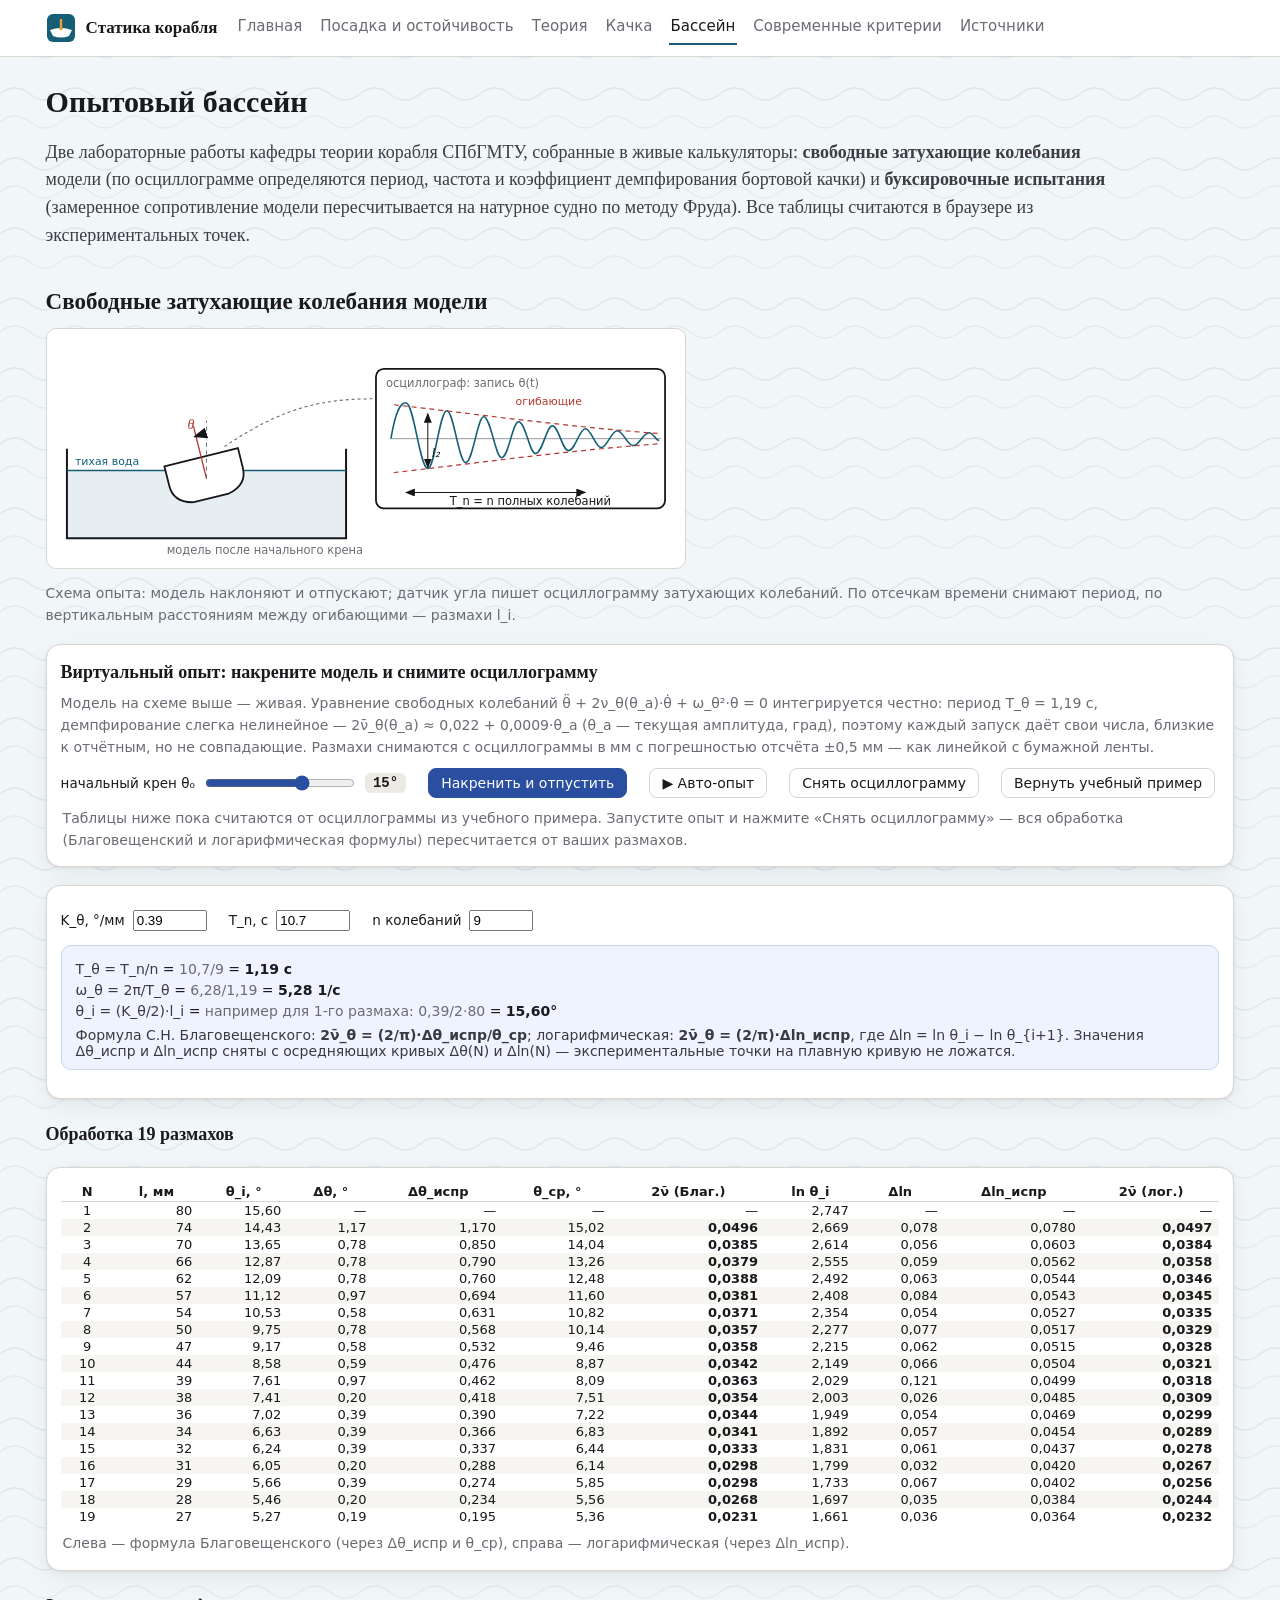
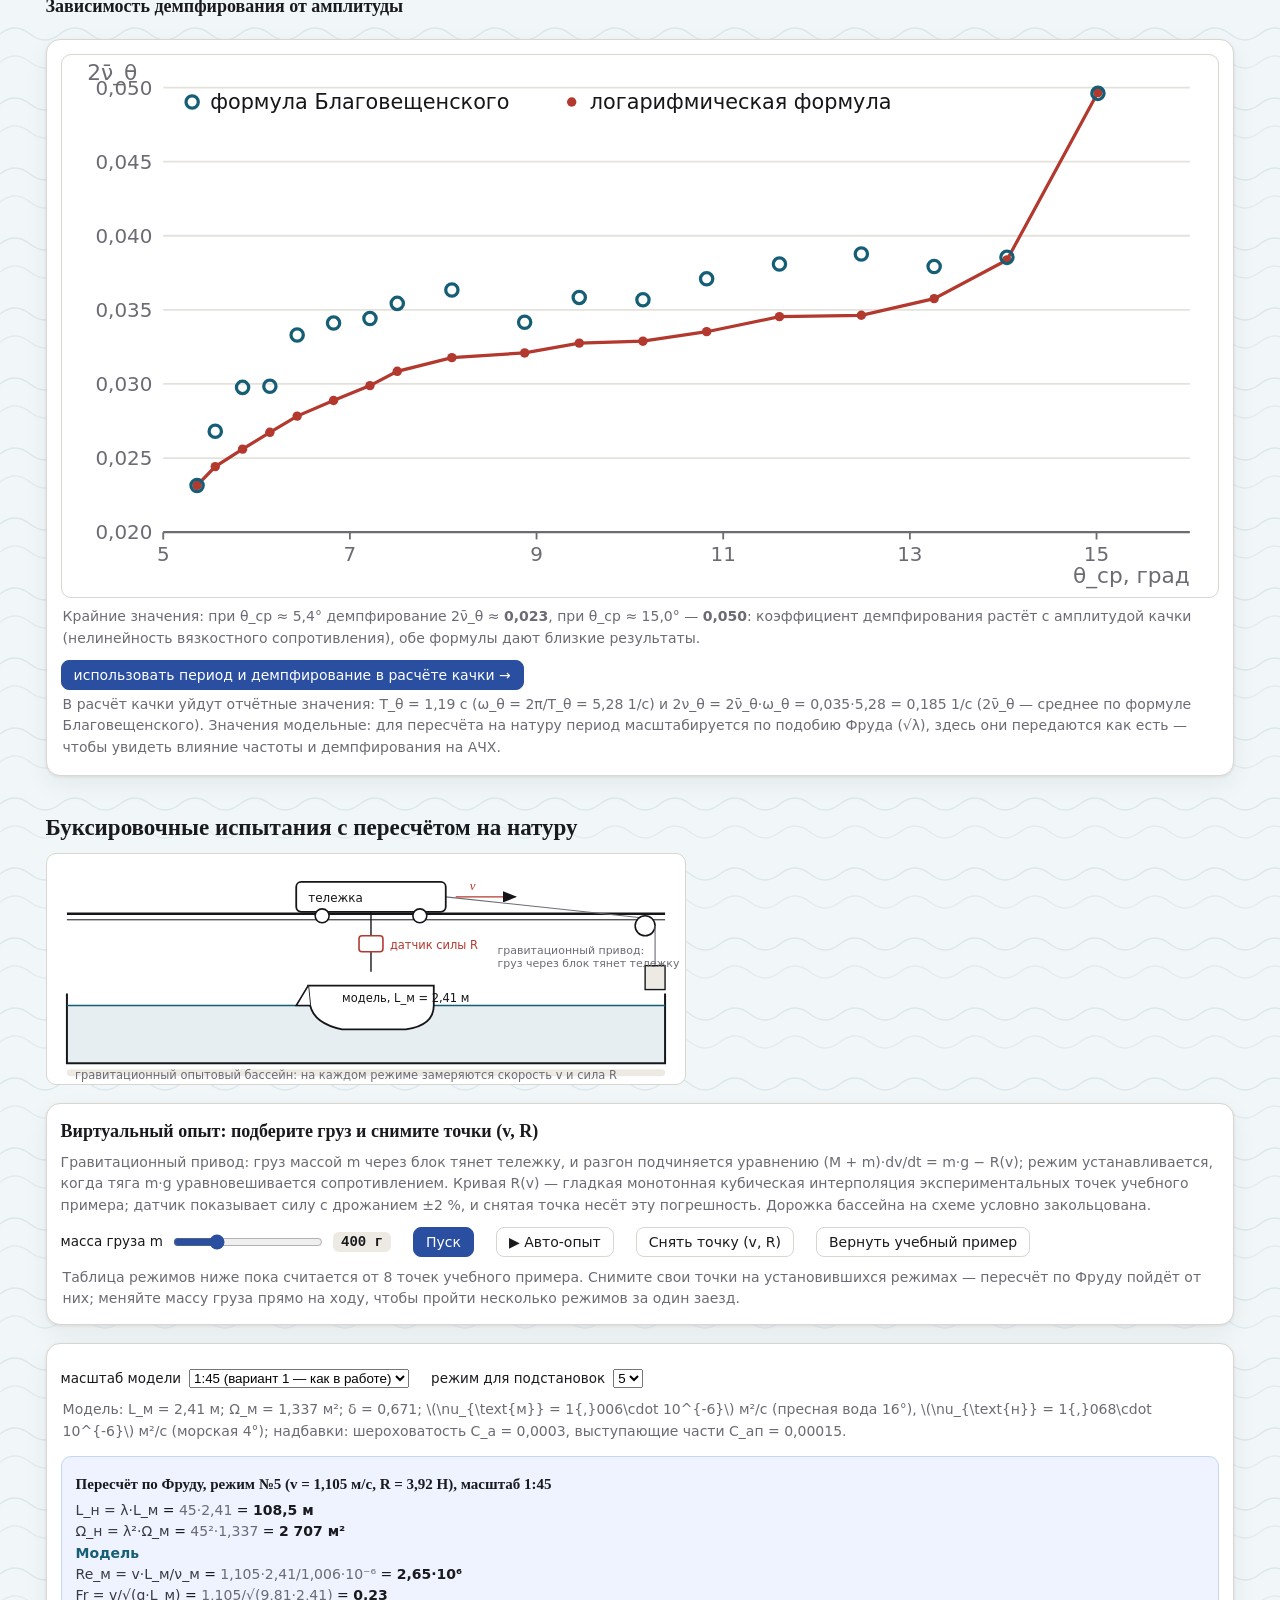
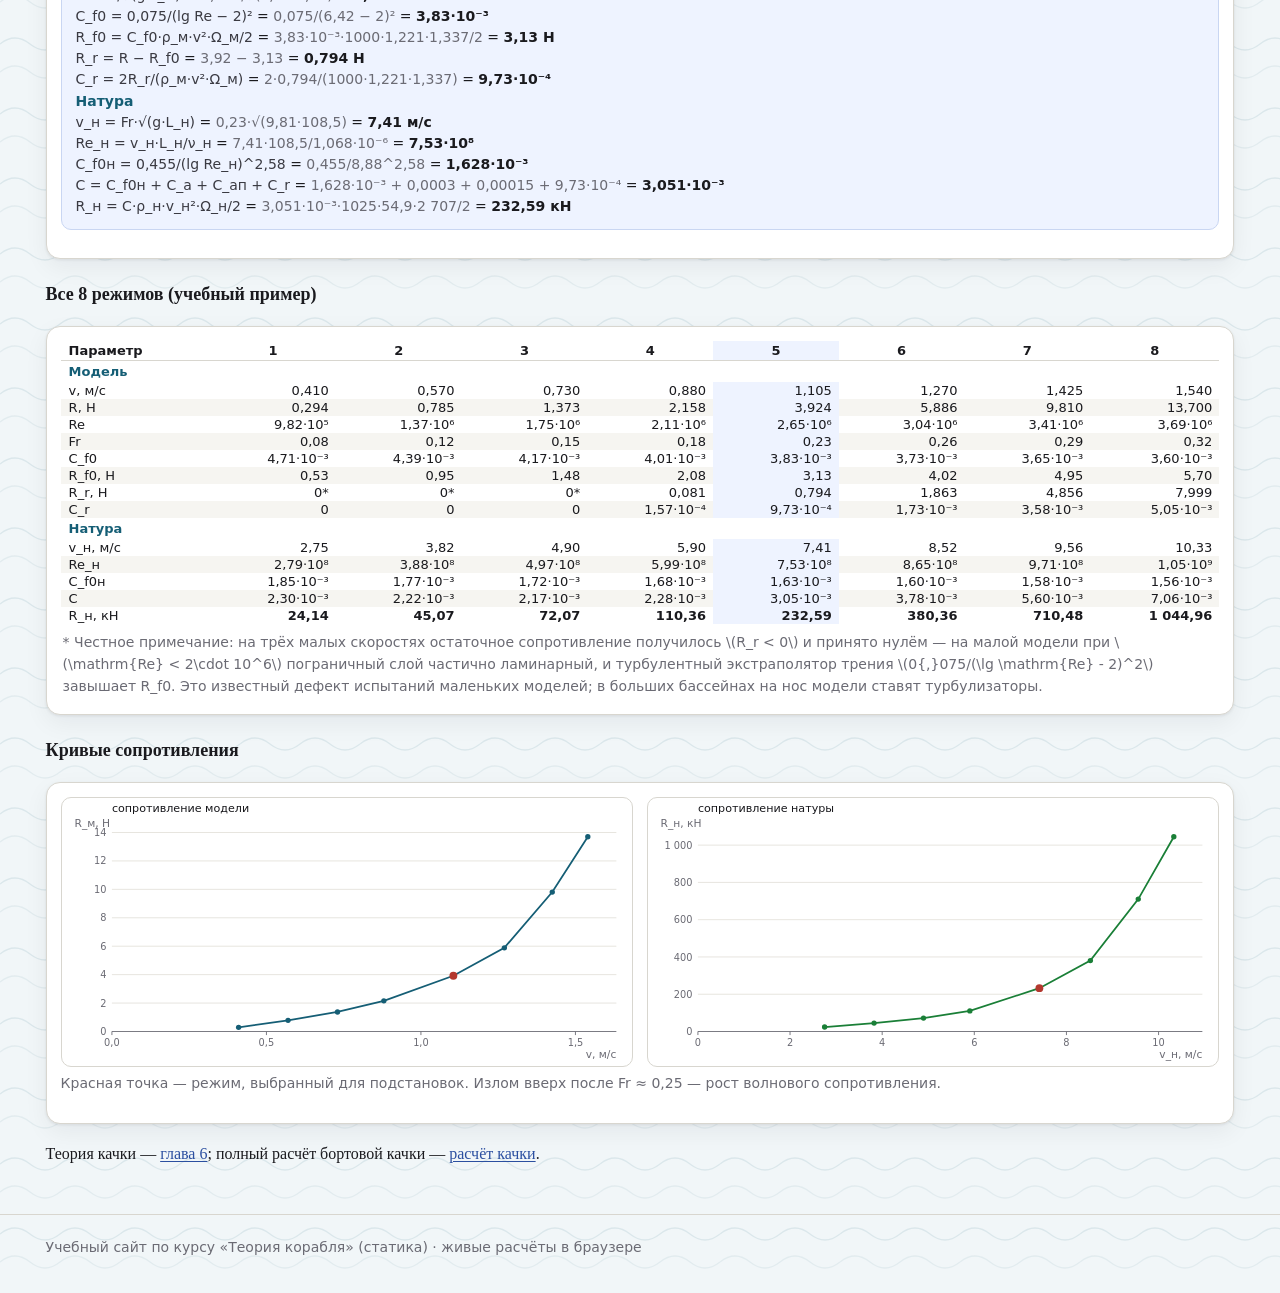
==== site/basin.html @ 730f1c67 "Нейтральные формулировки: учебные примеры и методики вместо отсылок к чужим работам Сайт читают пост" ====
<!doctype html>
<html lang="ru">
<head>
<meta charset="utf-8">
<meta name="viewport" content="width=device-width, initial-scale=1">
<title>Опытовый бассейн</title>
<meta name="description" content="Лабораторные работы в опытовом бассейне: свободные затухающие колебания модели (период и коэффициент демпфирования) и буксировочные испытания с пересчётом сопротивления по Фруду.">
<link rel="stylesheet" href="assets/style.css">
</head>
<body>
<main class="wrap">
  <h1>Опытовый бассейн</h1>
  <p class="lead">Две лабораторные работы кафедры теории корабля СПбГМТУ,
  собранные в живые калькуляторы: <b>свободные затухающие колебания</b> модели
  (по осциллограмме определяются период, частота и коэффициент демпфирования
  бортовой качки) и <b>буксировочные испытания</b> (замеренное сопротивление
  модели пересчитывается на натурное судно по методу Фруда). Все таблицы
  считаются в браузере из экспериментальных точек.</p>

  <h2>Свободные затухающие колебания модели</h2>
  <svg viewBox="0 0 640 240" class="geo-board" style="max-width:640px">
    <!-- бассейн -->
    <path d="M 20 120 L 20 210 L 300 210 L 300 120" fill="none" stroke="#16161a" stroke-width="2"/>
    <line x1="20" y1="142" x2="300" y2="142" stroke="#155e75" stroke-width="1.6"/>
    <path d="M 20 142 L 300 142 L 300 210 L 20 210 Z" fill="rgba(21,94,117,.10)"/>
    <!-- модель (накренена) -->
    <g id="vx1-model" transform="rotate(-14 160 150)">
      <path d="M 122 128 L 122 148 Q 122 166 142 170 L 178 170 Q 198 166 198 148 L 198 128 Z" fill="#fff" stroke="#16161a" stroke-width="1.8"/>
      <line x1="160" y1="150" x2="160" y2="96" stroke="#b3382e" stroke-width="1.3"/>
    </g>
    <line x1="160" y1="150" x2="160" y2="92" stroke="#6b6b74" stroke-width="1" stroke-dasharray="4 4"/>
    <path d="M 160 106 A 44 44 0 0 0 148 108" fill="none" stroke="#b3382e" stroke-width="1.4" marker-end="url(#arrE)"/>
    <text x="141" y="100" style="font:italic 14px Georgia,serif;fill:#b3382e">θ</text>
    <text x="28" y="136" style="font:11px system-ui;fill:#155e75">тихая вода</text>
    <text x="120" y="226" style="font:11.5px system-ui;fill:#6b6b74">модель после начального крена</text>
    <!-- датчик угла → осциллограф -->
    <path d="M 178 118 C 240 76 280 70 330 70" fill="none" stroke="#6b6b74" stroke-width="1.1" stroke-dasharray="3 3"/>
    <rect x="330" y="40" width="290" height="140" rx="8" fill="#fff" stroke="#16161a" stroke-width="1.8"/>
    <text x="340" y="58" style="font:11.5px system-ui;fill:#6b6b74">осциллограф: запись θ(t)</text>
    <line x1="345" y1="110" x2="616" y2="110" stroke="#6b6b74" stroke-width=".7"/>
    <g id="vx1-static">
      <!-- затухающая синусоида: θ = 42·exp(-0.11 t)·cos -->
      <path d="M 345 110 C 350 80 355 74 360 74 C 368 74 374 140 382 140 C 389 140 394 82 401 82 C 408 82 413 134 420 134 C 427 134 432 88 438 88 C 445 88 450 129 456 129 C 463 129 467 93 473 93 C 480 93 484 125 490 125 C 497 125 501 97 507 97 C 513 97 517 122 523 122 C 530 122 534 100 540 100 C 546 100 550 119 556 119 C 562 119 566 102 572 102 C 578 102 582 117 588 117 C 594 117 598 104 604 104 C 608 104 611 112 614 112" fill="none" stroke="#155e75" stroke-width="1.6"/>
      <!-- огибающие -->
      <path d="M 348 76 C 420 84 520 98 616 105" fill="none" stroke="#b3382e" stroke-width="1.2" stroke-dasharray="5 4"/>
      <path d="M 348 144 C 420 136 520 122 616 115" fill="none" stroke="#b3382e" stroke-width="1.2" stroke-dasharray="5 4"/>
      <text x="470" y="76" style="font:11px system-ui;fill:#b3382e">огибающие</text>
      <!-- размах l -->
      <line x1="382" y1="85" x2="382" y2="139" stroke="#16161a" stroke-width="1" marker-start="url(#arrS)" marker-end="url(#arrE)"/>
      <text x="386" y="128" style="font:italic 12.5px Georgia,serif;fill:#16161a">l₂</text>
      <!-- отсечки времени -->
      <line x1="360" y1="164" x2="540" y2="164" stroke="#16161a" stroke-width="1" marker-start="url(#arrS)" marker-end="url(#arrE)"/>
      <text x="404" y="177" style="font:11.5px system-ui;fill:#16161a">T_n = n полных колебаний</text>
    </g>
    <g id="vx1-live" style="display:none">
      <path id="vx1-envU" fill="none" stroke="#b3382e" stroke-width="1.2" stroke-dasharray="5 4"/>
      <path id="vx1-envL" fill="none" stroke="#b3382e" stroke-width="1.2" stroke-dasharray="5 4"/>
      <path id="vx1-trace" fill="none" stroke="#155e75" stroke-width="1.6"/>
      <text id="vx1-clock" x="340" y="176" style="font:11px system-ui;fill:#6b6b74"></text>
    </g>
    <text id="vx1-deg" x="216" y="112" style="font:italic 13px Georgia,serif;fill:#b3382e"></text>
  </svg>
  <p class="small">Схема опыта: модель наклоняют и отпускают; датчик угла пишет
  осциллограмму затухающих колебаний. По отсечкам времени снимают период, по
  вертикальным расстояниям между огибающими — размахи l_i.</p>

  <div class="panel">
    <h3 style="margin-top:0">Виртуальный опыт: накрените модель и снимите осциллограмму</h3>
    <p class="small" style="margin:2px 0 8px">Модель на схеме выше — живая. Уравнение
    свободных колебаний θ̈ + 2ν_θ(θ_a)·θ̇ + ω_θ²·θ = 0 интегрируется честно:
    период T_θ = 1,19 с, демпфирование слегка нелинейное — 2ν̄_θ(θ_a) ≈ 0,022 + 0,0009·θ_a
    (θ_a — текущая амплитуда, град), поэтому каждый запуск даёт свои числа, близкие к
    отчётным, но не совпадающие. Размахи снимаются с осциллограммы в мм с погрешностью
    отсчёта ±0,5 мм — как линейкой с бумажной ленты.</p>
    <div class="controls" style="font-size:13.5px">
      <label>начальный крен θ₀
        <input type="range" id="vx1-th0" min="5" max="20" step="1" value="15">
        <span class="readout" id="vx1-th0-out">15°</span></label>
      <button class="btn primary" id="vx1-go" type="button">Накренить и отпустить</button>
      <button class="btn" id="vx1-auto" type="button">▶ Авто-опыт</button>
      <button class="btn" id="vx1-stop" type="button" style="display:none">■ Стоп</button>
      <span class="readout" id="vx1-prog" style="display:none"></span>
      <button class="btn" id="vx1-snap" type="button" disabled>Снять осциллограмму</button>
      <button class="btn" id="vx1-reset" type="button" disabled>Вернуть учебный пример</button>
    </div>
    <p class="small" id="vx1-msg" style="margin:6px 2px 0">Таблицы ниже пока считаются от
    осциллограммы из учебного примера. Запустите опыт и нажмите «Снять осциллограмму» —
    вся обработка (Благовещенский и логарифмическая формулы) пересчитается от ваших размахов.</p>
  </div>

  <div class="panel">
    <div class="controls" style="font-size:13.5px">
      <label>K_θ, °/мм <input type="number" id="l1-K" value="0.39" step="0.01" style="width:74px"></label>
      <label>T_n, с <input type="number" id="l1-Tn" value="10.7" step="0.1" style="width:74px"></label>
      <label>n колебаний <input type="number" id="l1-n" value="9" step="1" style="width:64px"></label>
    </div>
    <div id="l1-steps" class="note tip"></div>
  </div>

  <h3 id="l1-proc-title">Обработка 19 размахов</h3>
  <div class="panel" style="overflow-x:auto">
    <table style="width:100%;border-collapse:collapse;font:13px system-ui"><tbody id="l1-table"></tbody></table>
    <p class="small" style="margin:8px 2px 2px">Слева — формула Благовещенского
    (через Δθ_испр и θ_ср), справа — логарифмическая (через Δln_испр).</p>
  </div>

  <h3>Зависимость демпфирования от амплитуды</h3>
  <div class="panel">
    <div id="l1-chart"></div>
    <p class="small" id="l1-last" style="margin:8px 2px 2px"></p>
    <div class="controls" style="margin:10px 0 2px">
      <a class="btn primary" id="vx1-toroll" href="roll">использовать период и демпфирование в расчёте качки →</a>
    </div>
    <p class="small" id="vx1-toroll-note" style="margin:4px 2px 2px"></p>
  </div>

  <h2>Буксировочные испытания с пересчётом на натуру</h2>
  <svg viewBox="0 0 640 230" class="geo-board" style="max-width:640px">
    <!-- рельсы -->
    <line x1="20" y1="60" x2="620" y2="60" stroke="#16161a" stroke-width="2.4"/>
    <line x1="20" y1="66" x2="620" y2="66" stroke="#16161a" stroke-width="1"/>
    <!-- вода -->
    <path d="M 20 140 L 20 210 L 620 210 L 620 140" fill="none" stroke="#16161a" stroke-width="2"/>
    <g id="vx2-marks"></g>
    <path id="vx2-water" d="M 20 152 L 620 152" fill="none" stroke="#155e75" stroke-width="1.6"/>
    <path d="M 20 152 L 620 152 L 620 210 L 20 210 Z" fill="rgba(21,94,117,.10)"/>
    <!-- буксирный трос к приводу -->
    <line id="vx2-rope" x1="400" y1="43" x2="596" y2="64" stroke="#6b6b74" stroke-width="1.1"/>
    <!-- тележка с подвесом, датчиком и моделью -->
    <g id="vx2-cart">
      <rect x="250" y="28" width="150" height="30" rx="5" fill="#fff" stroke="#16161a" stroke-width="1.8"/>
      <circle cx="276" cy="62" r="7" fill="#fff" stroke="#16161a" stroke-width="1.6"/>
      <circle cx="374" cy="62" r="7" fill="#fff" stroke="#16161a" stroke-width="1.6"/>
      <text x="262" y="48" style="font:12px system-ui;fill:#16161a">тележка</text>
      <line x1="410" y1="43" x2="470" y2="43" stroke="#b3382e" stroke-width="1.4" marker-end="url(#arrE)"/>
      <text x="424" y="36" style="font:italic 13px Georgia,serif;fill:#b3382e">v</text>
      <line x1="325" y1="58" x2="325" y2="118" stroke="#16161a" stroke-width="1.4"/>
      <rect x="313" y="82" width="24" height="16" rx="3" fill="#fff" stroke="#b3382e" stroke-width="1.6"/>
      <text x="344" y="95" style="font:11.5px system-ui;fill:#b3382e">датчик силы R</text>
      <path d="M 262 132 L 388 132 L 388 152 Q 388 172 360 176 L 296 176 Q 268 170 264 152 Z" fill="#fff" stroke="#16161a" stroke-width="1.8"/>
      <path d="M 262 132 L 250 152 L 264 152" fill="#fff" stroke="#16161a" stroke-width="1.6"/>
      <text x="296" y="148" style="font:11.5px system-ui;fill:#16161a">модель, L_м = 2,41 м</text>
    </g>
    <!-- гравитационный привод -->
    <circle cx="600" cy="72" r="10" fill="#fff" stroke="#16161a" stroke-width="1.6"/>
    <line id="vx2-wline" x1="610" y1="72" x2="610" y2="112" stroke="#6b6b74" stroke-width="1.1"/>
    <rect id="vx2-weight" x="600" y="112" width="20" height="24" fill="#eceae3" stroke="#16161a" stroke-width="1.4"/>
    <text x="452" y="100" style="font:11px system-ui;fill:#6b6b74">гравитационный привод:</text>
    <text x="452" y="113" style="font:11px system-ui;fill:#6b6b74">груз через блок тянет тележку</text>
    <rect x="20" y="216" width="600" height="7" rx="3.5" fill="#eceae3"/>
    <rect id="vx2-bar" x="20" y="216" width="0" height="7" rx="3.5" fill="#155e75" opacity=".55"/>
    <text id="vx2-eta" x="620" y="212" text-anchor="end" style="font:11px system-ui;fill:#6b6b74"></text>
    <text id="vx2-read" x="26" y="18" style="font:12px ui-monospace,Consolas,monospace;fill:#155e75"></text>
    <text x="28" y="226" style="font:11.5px system-ui;fill:#6b6b74">гравитационный опытовый бассейн: на каждом режиме замеряются скорость v и сила R</text>
  </svg>

  <div class="panel">
    <h3 style="margin-top:0">Виртуальный опыт: подберите груз и снимите точки (v, R)</h3>
    <p class="small" style="margin:2px 0 8px">Гравитационный привод: груз массой m через блок
    тянет тележку, и разгон подчиняется уравнению (M + m)·dv/dt = m·g − R(v); режим
    устанавливается, когда тяга m·g уравновешивается сопротивлением. Кривая R(v) — гладкая
    монотонная кубическая интерполяция экспериментальных точек учебного примера; датчик показывает силу
    с дрожанием ±2 %, и снятая точка несёт эту погрешность. Дорожка бассейна на схеме условно
    закольцована.</p>
    <div class="controls" style="font-size:13.5px">
      <label>масса груза m
        <input type="range" id="vx2-m" min="30" max="1400" step="10" value="400">
        <span class="readout" id="vx2-m-out">400 г</span></label>
      <button class="btn primary" id="vx2-go" type="button">Пуск</button>
      <button class="btn" id="vx2-auto" type="button">▶ Авто-опыт</button>
      <button class="btn" id="vx2-stop" type="button" style="display:none">■ Стоп</button>
      <span class="readout" id="vx2-prog" style="display:none"></span>
      <button class="btn" id="vx2-snap" type="button" disabled>Снять точку (v, R)</button>
      <button class="btn" id="vx2-reset" type="button" disabled>Вернуть учебный пример</button>
    </div>
    <p class="small" id="vx2-msg" style="margin:6px 2px 0">Таблица режимов ниже пока считается
    от 8 точек учебного примера. Снимите свои точки на установившихся режимах — пересчёт по Фруду пойдёт
    от них; меняйте массу груза прямо на ходу, чтобы пройти несколько режимов за один заезд.</p>
  </div>

  <div class="panel">
    <div class="controls" style="font-size:13.5px">
      <label>масштаб модели
        <select id="l2-scale">
          <option value="45" selected>1:45 (вариант 1 — как в работе)</option>
          <option value="60">1:60 (вариант 2)</option>
          <option value="50">1:50 (вариант 3)</option>
          <option value="40">1:40 (вариант 4)</option>
        </select></label>
      <label>режим для подстановок
        <select id="l2-run"><option>1</option><option>2</option><option>3</option><option>4</option>
          <option selected>5</option><option>6</option><option>7</option><option>8</option></select></label>
    </div>
    <p class="small" style="margin:4px 2px">Модель: L_м = 2,41 м; Ω_м = 1,337 м²; δ = 0,671;
    \(\nu_{\text{м}} = 1{,}006\cdot 10^{-6}\) м²/с (пресная вода 16°), \(\nu_{\text{н}} = 1{,}068\cdot 10^{-6}\) м²/с (морская 4°);
    надбавки: шероховатость C_a = 0,0003, выступающие части C_ап = 0,00015.</p>
    <div id="l2-steps" class="note tip"></div>
  </div>

  <h3 id="l2-runs-title">Все 8 режимов</h3>
  <div class="panel" style="overflow-x:auto">
    <table style="width:100%;border-collapse:collapse;font:13px system-ui"><tbody id="l2-table"></tbody></table>
    <p class="small" style="margin:8px 2px 2px">* Честное примечание: на трёх
    малых скоростях остаточное сопротивление получилось \(R_r < 0\) и принято
    нулём — на малой модели при \(\mathrm{Re} < 2\cdot 10^6\) пограничный слой частично
    ламинарный, и турбулентный экстраполятор трения \(0{,}075/(\lg \mathrm{Re} - 2)^2\)
    завышает R_f0. Это известный дефект испытаний маленьких моделей; в больших
    бассейнах на нос модели ставят турбулизаторы.</p>
  </div>

  <h3>Кривые сопротивления</h3>
  <div class="panel">
    <div class="boards">
      <div id="l2-chart-m"></div>
      <div id="l2-chart-n"></div>
    </div>
    <p class="caption">Красная точка — режим, выбранный для подстановок. Излом
    вверх после Fr ≈ 0,25 — рост волнового сопротивления.</p>
  </div>

  <p>Теория качки — <a href="t-rolling">глава 6</a>; полный расчёт бортовой
  качки — <a href="roll">расчёт качки</a>.</p>
</main>
<script src="assets/site.js" data-root="./" data-page="basin"></script>
<script src="assets/basin.js"></script>
</body>
</html>
---- site/assets/style.css ----
/* Начертательная геометрия — стиль сайта */
:root {
  --bg: #f1f6f8;
  --paper: #ffffff;
  --ink: #1a1a1e;
  --muted: #6b6b74;
  --line: #d8d6cf;
  --accent: #155e75;
  --accent2: #2b4fa0;     /* синий второго тела */
  --green: #1d7a3e;
  --chip: #eceae3;
  --link: #2b4fa0;
  --shadow: 0 1px 3px rgba(20,20,30,.08), 0 8px 24px rgba(20,20,30,.06);
}
* { box-sizing: border-box; }
html { scroll-behavior: smooth; }
body {
  margin: 0; background-color: var(--bg); background-image: url("data:image/svg+xml,%3Csvg xmlns='http://www.w3.org/2000/svg' width='120' height='70' viewBox='0 0 120 70'%3E%3Cg fill='none' stroke='%23155e75' stroke-width='1.3' opacity='0.10'%3E%3Cpath d='M0 24 Q 15 12 30 24 T 60 24 T 90 24 T 120 24'/%3E%3Cpath d='M0 52 Q 15 40 30 52 T 60 52 T 90 52 T 120 52' opacity='0.7'/%3E%3C/g%3E%3C/svg%3E"); color: var(--ink);
  font: 16px/1.55 Georgia, 'Times New Roman', serif;
}
a { color: var(--link); text-decoration-thickness: 1px; text-underline-offset: 2px; }
a:hover { color: var(--accent); }
code { font-family: ui-monospace, Consolas, monospace; font-size: .92em; background: var(--chip); padding: 1px 5px; border-radius: 4px; }

.wrap { max-width: min(1600px, 96vw); margin: 0 auto; padding: 0 20px; }

/* шапка */
header.site {
  background: var(--paper); border-bottom: 1px solid var(--line);
  position: sticky; top: 0; z-index: 30;
}
header.site .wrap { display: flex; align-items: center; gap: 18px; min-height: 56px; flex-wrap: wrap; }
.logo { display: flex; align-items: center; gap: 10px; font-weight: 700; text-decoration: none; color: var(--ink); font-size: 17px; }
.logo svg { display: block; }
nav.top { display: flex; gap: 4px 14px; flex-wrap: wrap; font-size: 15px; font-family: system-ui, sans-serif; }
nav.top a { text-decoration: none; color: var(--muted); padding: 4px 2px; border-bottom: 2px solid transparent; }
nav.top a.on, nav.top a:hover { color: var(--ink); border-bottom-color: var(--accent); }
.nav-drop { position: relative; display: inline-block; }
.nav-drop .drop {
  display: none; position: absolute; left: -10px; top: 100%; z-index: 40;
  background: var(--paper); border: 1px solid var(--line); border-radius: 10px;
  box-shadow: var(--shadow); padding: 6px 0; min-width: 210px;
}
.nav-drop:hover .drop, .nav-drop:focus-within .drop { display: block; }
.nav-drop .drop a {
  display: block; padding: 7px 16px; border-bottom: none; white-space: nowrap;
}
.nav-drop .drop a:hover, .nav-drop .drop a.on { background: #eef3ff; color: var(--ink); }

h1 { font-size: 30px; line-height: 1.25; margin: 26px 0 6px; }
h2 { font-size: 23px; margin: 34px 0 8px; }
h3 { font-size: 18px; margin: 22px 0 6px; }
.lead { font-size: 18px; color: #3d3d44; max-width: 60em; }
.small, .muted { color: var(--muted); font-size: 14px; font-family: system-ui, sans-serif; }
.note {
  background: #fbf7ea; border: 1px solid #e7dcb8; border-radius: 10px;
  padding: 10px 14px; margin: 14px 0; font-size: 15px;
}
.tip { background: #eef3ff; border-color: #c9d6f2; }
.warn { background: #fdeeee; border-color: #eec6c2; }

/* карточки */
.cards { display: grid; grid-template-columns: repeat(auto-fill, minmax(250px, 1fr)); gap: 16px; margin: 18px 0; }
.card {
  background: var(--paper); border: 1px solid var(--line); border-radius: 14px;
  padding: 16px 18px; box-shadow: var(--shadow); display: flex; flex-direction: column; gap: 6px;
}
.card h3 { margin: 0; }
.card p { margin: 0; font-size: 14.5px; color: #46464e; }
.card .go { margin-top: auto; padding-top: 8px; font-family: system-ui, sans-serif; font-size: 14px; }
.card.demo { border-left: 4px solid var(--accent); }

/* панель с доской */
.panel {
  background: var(--paper); border: 1px solid var(--line); border-radius: 14px;
  box-shadow: var(--shadow); padding: 14px; margin: 18px 0;
}
.panel .caption { font-size: 14px; color: var(--muted); font-family: system-ui, sans-serif; margin-top: 6px; }
.boards { display: flex; gap: 14px; flex-wrap: wrap; align-items: flex-start; }
.boards > div { flex: 1 1 340px; min-width: 0; }

/* SVG-доска */
svg.geo-board {
  width: 100%; height: auto; display: block;
  background: #fff; border: 1px solid var(--line); border-radius: 10px;
  touch-action: none; user-select: none;
}
/* служебные слои не перехватывают мышь (подписи/размеры/анимация поверх ручек) */
.layer-aux, .layer-link, .layer-labels, .layer-accent, .layer-anim { pointer-events: none; }
.ln { stroke: #16161a; stroke-width: 1.6; fill: none; stroke-linecap: round; stroke-linejoin: round; }
.ln-thin { stroke: #16161a; stroke-width: 1; fill: none; }
.ln-axis { stroke: #101014; stroke-width: 2.8; fill: none; }
.ln-link { stroke: #b9b9c0; stroke-width: .9; fill: none; }
.ln-dash { stroke-dasharray: 6 5; }
.ln-dim { stroke: #16161a; stroke-width: 1; fill: none; marker-start: url(#arrS); marker-end: url(#arrE); }
.red  { stroke: var(--accent); }
.blue { stroke: var(--accent2); }
.green{ stroke: var(--green); }
.gray { stroke: #9a9aa2; }
.fill-soft { fill: rgba(43,79,160,.06); }
.fill-red  { fill: rgba(179,56,46,.08); }
.fill-green{ fill: rgba(29,122,62,.10); }
.pt { fill: #16161a; stroke: none; }
.pt.red { fill: var(--accent); } .pt.blue { fill: var(--accent2); } .pt.green { fill: var(--green); }
.pt.open { fill: #fff; stroke: #16161a; stroke-width: 1.4; }
.lbl { font: italic 14.5px Georgia, serif; fill: #16161a; paint-order: stroke; stroke: #ffffffcc; stroke-width: 3px; }
.lbl.red { fill: var(--accent); } .lbl.blue { fill: var(--accent2); } .lbl.green { fill: var(--green); }
.lbl.gray { fill: #85858d; }
.lbl-axis { font: italic 14px Georgia, serif; fill: #101014; }
.lbl-dim { font: 700 13px system-ui, sans-serif; fill: #101014; }

/* ручки перетаскивания */
.handle { cursor: grab; }
.handle.drag { cursor: grabbing; }
.handle-halo { fill: rgba(43,79,160,.10); stroke: rgba(43,79,160,.35); stroke-width: 1; stroke-dasharray: 2 2; }
.handle-core { fill: var(--accent2); stroke: #fff; stroke-width: 1.4; }
.handle.red .handle-core { fill: var(--accent); }
.handle.red .handle-halo { fill: rgba(179,56,46,.10); stroke: rgba(179,56,46,.4); }
.handle.green .handle-core { fill: var(--green); }
.handle:hover .handle-halo { fill: rgba(43,79,160,.2); }
.handle.red:hover .handle-halo { fill: rgba(179,56,46,.2); }

/* плеер шагов */
.stepper { margin: 10px 0; font-family: system-ui, sans-serif; }
.stepper-bar { display: flex; align-items: center; gap: 8px; flex-wrap: wrap; }
.btn {
  border: 1px solid var(--line); background: var(--paper); border-radius: 8px;
  padding: 6px 12px; font: 14px system-ui, sans-serif; cursor: pointer; color: var(--ink);
}
.btn:hover { border-color: var(--accent2); color: var(--accent2); }
.btn.primary { background: var(--accent2); border-color: var(--accent2); color: #fff; }
.btn.primary:hover { filter: brightness(1.1); color: #fff; }
.st-dots { display: flex; gap: 4px; flex-wrap: wrap; }
.st-dot {
  width: 28px; height: 28px; border-radius: 50%; border: 1px solid var(--line);
  background: var(--paper); font: 12px system-ui, sans-serif; cursor: pointer; color: var(--muted);
}
.st-dot.done { background: var(--chip); }
.st-dot.on { background: var(--accent2); border-color: var(--accent2); color: #fff; }
.st-body { margin-top: 8px; background: #f4f6fb; border: 1px solid #dfe5f2; border-radius: 10px; padding: 10px 14px; }
.st-title { font-weight: 600; font-size: 15px; }
.st-num { color: var(--accent2); }
.st-text { font: 14.5px/1.5 system-ui, sans-serif; color: #3a3a42; margin-top: 3px; }
.st-text a { color: var(--link); }

/* контролы */
.controls { display: flex; gap: 14px 22px; flex-wrap: wrap; align-items: center; margin: 10px 0; font-family: system-ui, sans-serif; font-size: 14px; }
.controls label { display: flex; align-items: center; gap: 8px; }
.controls input[type=range] { width: 150px; accent-color: var(--accent2); }
.badge {
  display: inline-block; border-radius: 999px; padding: 3px 12px; font: 600 13.5px system-ui, sans-serif;
}
.badge.ok { background: #e3f2e7; color: #17632f; border: 1px solid #bcdcc6; }
.badge.bad { background: #fbe7e5; color: #9c2b22; border: 1px solid #eec6c2; }
.readout { font: 600 14px ui-monospace, monospace; background: var(--chip); border-radius: 6px; padding: 2px 8px; }

/* теоретические врезки и ссылки на теорию */
.theory-link {
  display: inline-block; background: #eef3ff; border: 1px solid #c9d6f2; border-radius: 999px;
  padding: 2px 12px; font: 13.5px system-ui, sans-serif; text-decoration: none; margin: 2px 2px;
}
.theory-link::before { content: '§ '; color: var(--accent2); font-weight: 700; }

/* история / галерея */
.timeline { border-left: 3px solid var(--line); margin: 16px 0 16px 8px; padding-left: 22px; }
.timeline .ev { margin: 14px 0; position: relative; }
.timeline .ev::before {
  content: ''; position: absolute; left: -29px; top: 6px; width: 11px; height: 11px;
  border-radius: 50%; background: var(--accent); border: 2px solid var(--bg);
}
.timeline .when { font: 700 14px system-ui, sans-serif; color: var(--accent); }
.gallery { display: grid; grid-template-columns: repeat(auto-fill, minmax(260px, 1fr)); gap: 12px; margin: 14px 0; }
.gallery figure { margin: 0; background: var(--paper); border: 1px solid var(--line); border-radius: 10px; padding: 8px; }
.gallery img { width: 100%; height: auto; border-radius: 6px; display: block; }
.gallery figcaption { font: 13px system-ui, sans-serif; color: var(--muted); padding: 6px 4px 2px; }

/* библиография */
ol.bib { padding-left: 24px; }
ol.bib li { margin: 10px 0; }
ol.bib .bib-url { font: 13px system-ui, sans-serif; }

/* подвал */
footer.site { border-top: 1px solid var(--line); margin-top: 48px; padding: 22px 0 34px; color: var(--muted); font-size: 14px; font-family: system-ui, sans-serif; }
footer.site .wrap { display: flex; flex-wrap: wrap; gap: 10px 30px; justify-content: space-between; }

@media (max-width: 720px) {
  h1 { font-size: 24px; }
  .boards > div { flex-basis: 100%; }
}
.dim { opacity: .32; }

/* карточки-ссылки (оглавления) — без подчёркивания */
a.card { text-decoration: none; color: inherit; }
a.card:hover { border-color: var(--accent, #155e75); }
a.card h3 { text-decoration: none; }

/* кнопки-ссылки (передача данных между разделами) */
a.btn { text-decoration: none; display: inline-block; }
a.btn.primary:hover { color: #fff; }

/* живая сводка результатов расчёта качки */
.live-sum { display: flex; flex-wrap: wrap; gap: 10px; margin-top: 12px; }
.live-sum .cell {
  background: #fff; border: 1px solid var(--line); border-radius: 10px;
  padding: 7px 12px; min-width: 120px; font-family: system-ui, sans-serif;
  transition: background .5s, border-color .5s;
}
.live-sum .cell .k { font-size: 12px; color: var(--muted); display: block; }
.live-sum .cell .v { font-size: 17px; font-weight: 700; color: var(--ink); }
.live-sum .cell.upd { background: #fdf3d7; border-color: #e7dcb8; transition: none; }
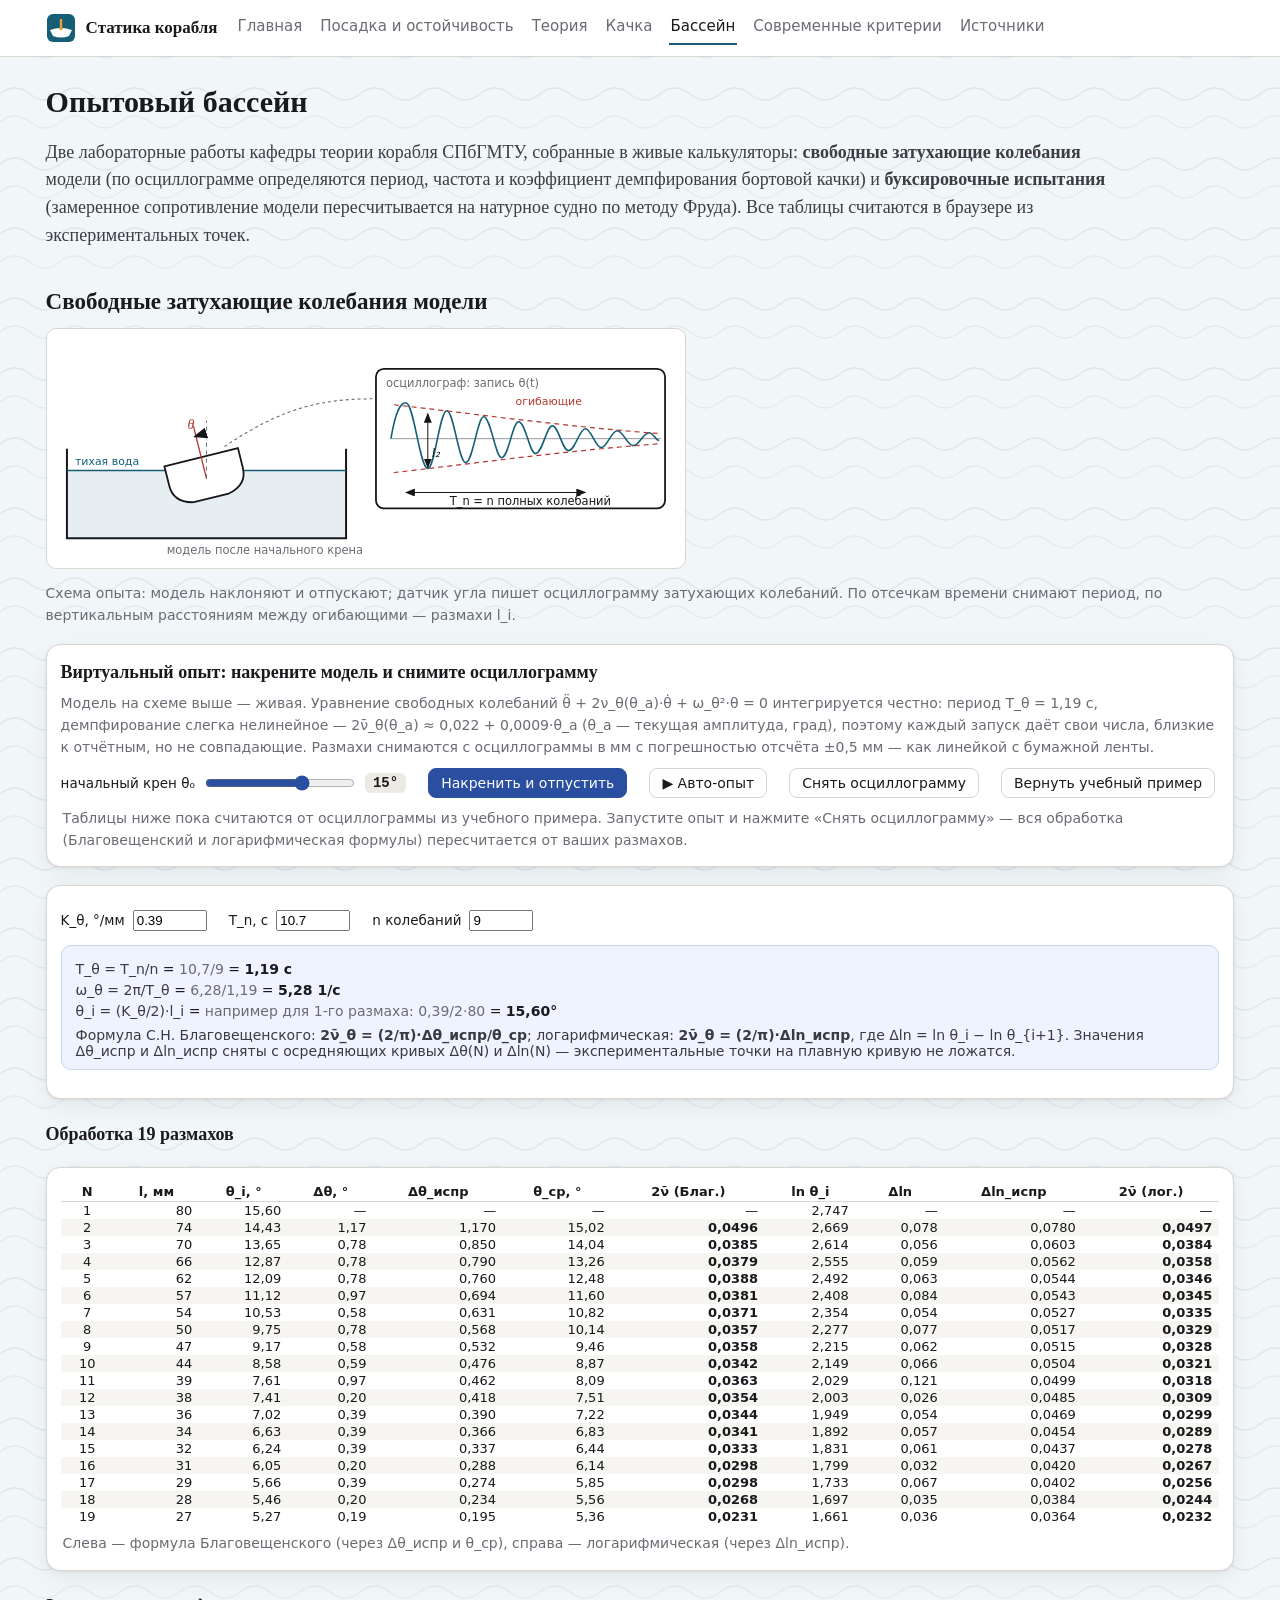
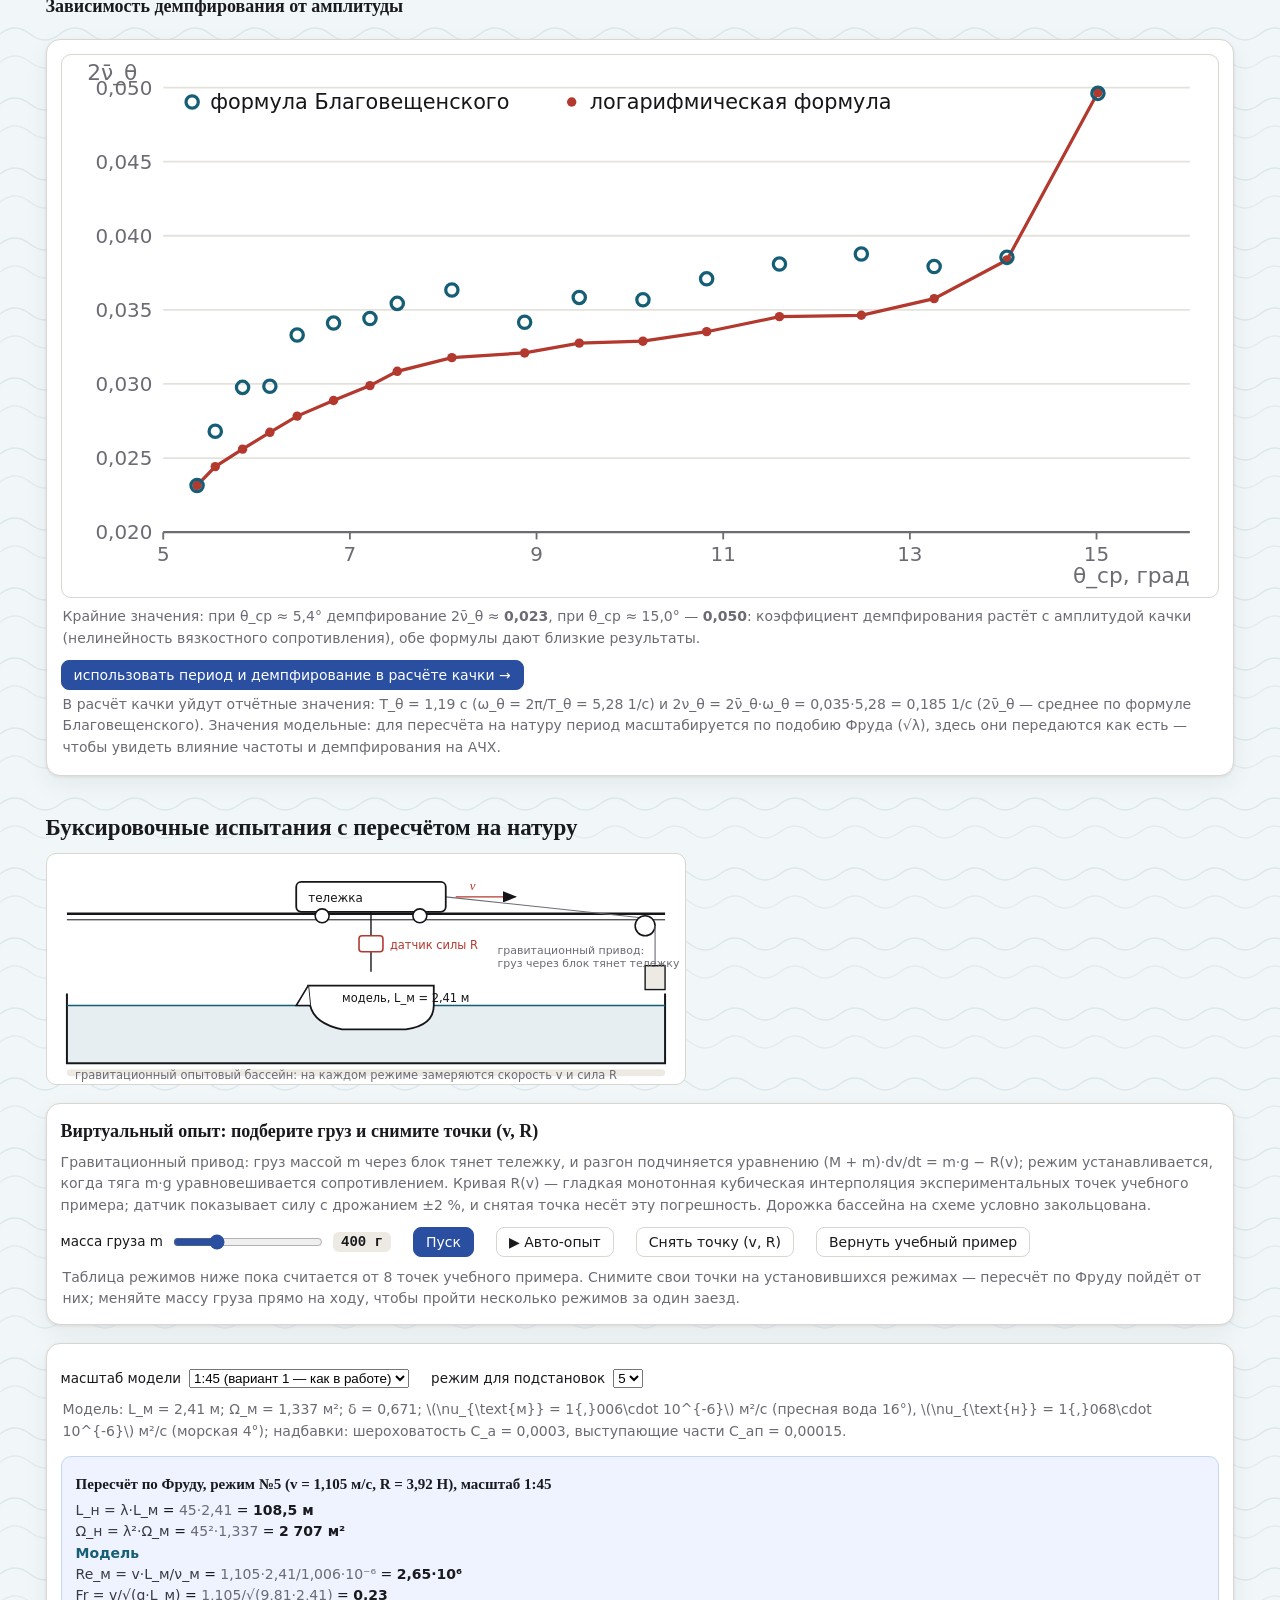
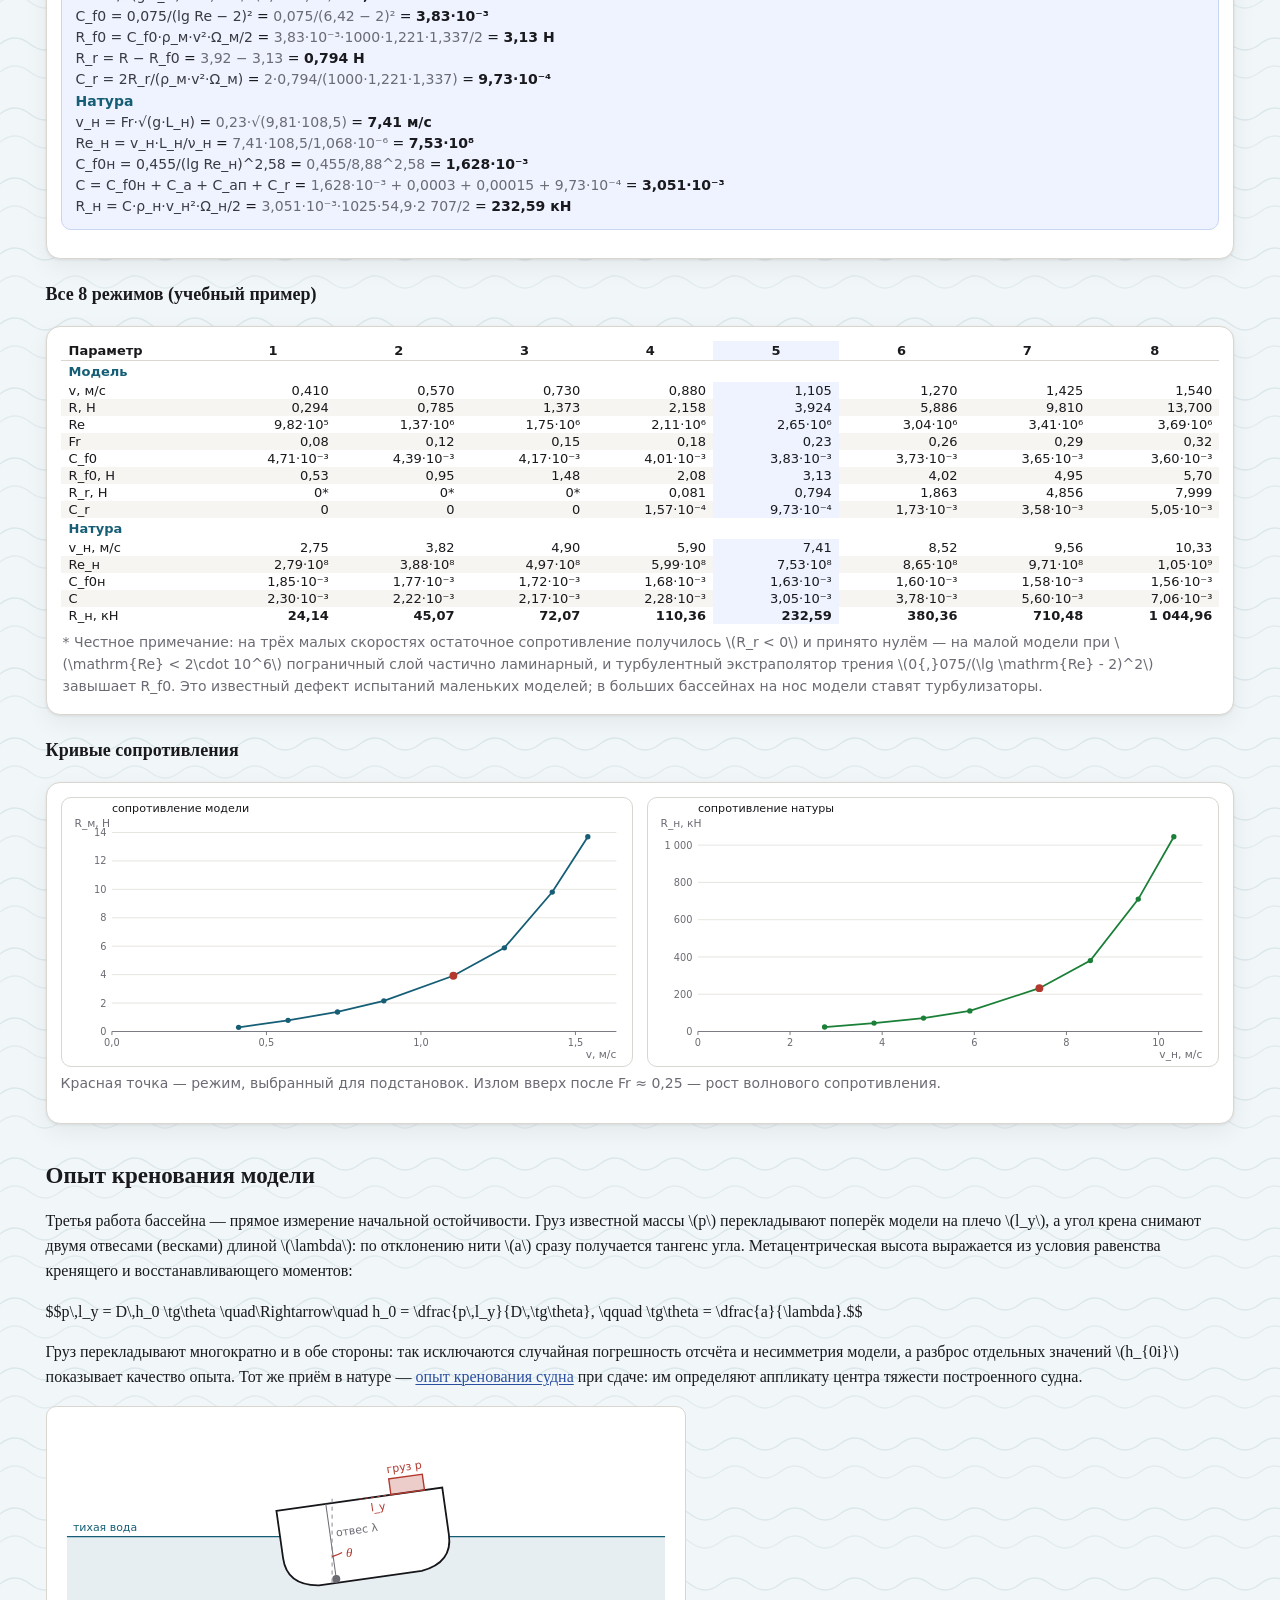
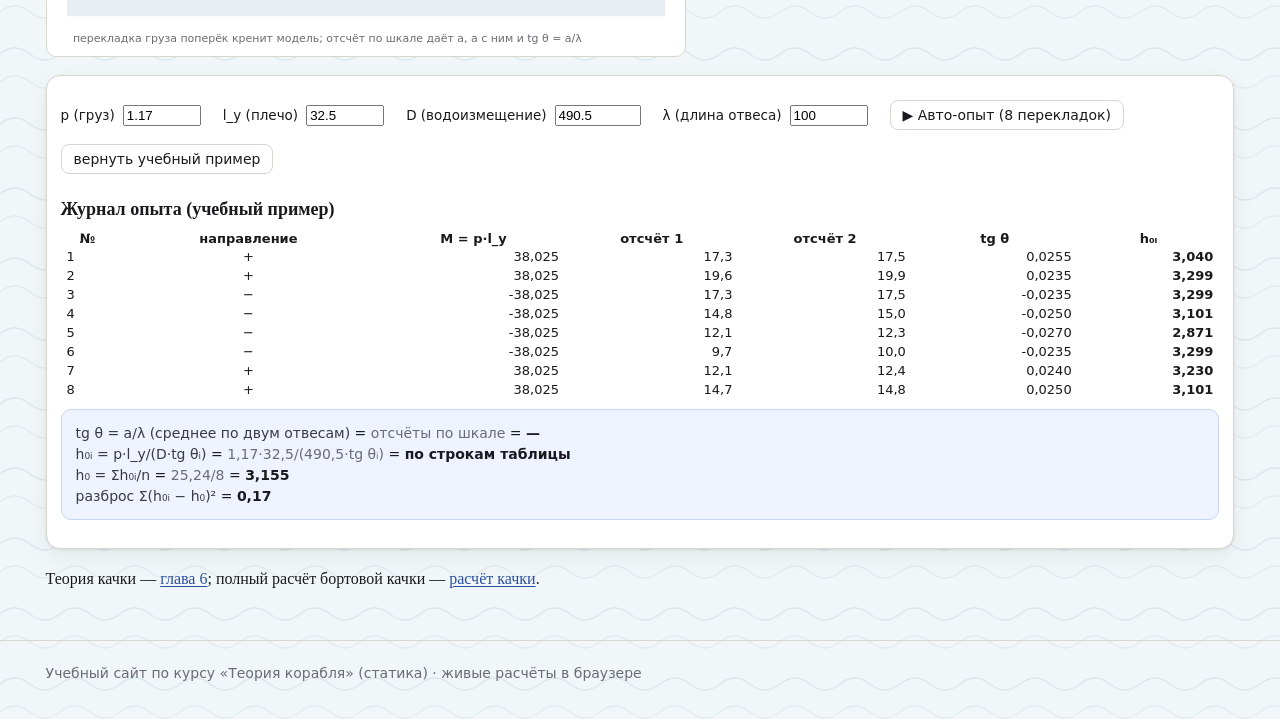
==== commit 89e3135a: "Опыт кренования модели — третья работа опытового бассейна Перекладка груза поперёк модели, отсчёты д" ====
--- a/site/basin.html
+++ b/site/basin.html
@@ -218,6 +218,55 @@
     вверх после Fr ≈ 0,25 — рост волнового сопротивления.</p>
   </div>
 
+
+  <h2>Опыт кренования модели</h2>
+  <p>Третья работа бассейна — прямое измерение начальной остойчивости.
+  Груз известной массы \(p\) перекладывают поперёк модели на плечо
+  \(l_y\), а угол крена снимают двумя отвесами (весками) длиной
+  \(\lambda\): по отклонению нити \(a\) сразу получается тангенс угла.
+  Метацентрическая высота выражается из условия равенства кренящего и
+  восстанавливающего моментов:</p>
+  $$p\,l_y = D\,h_0 \tg\theta \quad\Rightarrow\quad
+    h_0 = \dfrac{p\,l_y}{D\,\tg\theta}, \qquad \tg\theta = \dfrac{a}{\lambda}.$$
+  <p>Груз перекладывают многократно и в обе стороны: так исключаются
+  случайная погрешность отсчёта и несимметрия модели, а разброс отдельных
+  значений \(h_{0i}\) показывает качество опыта. Тот же приём в натуре —
+  <a href="t-initial#krenovanie">опыт кренования судна</a> при сдаче:
+  им определяют аппликату центра тяжести построенного судна.</p>
+
+  <svg viewBox="0 0 640 250" class="geo-board" style="max-width:640px">
+    <line x1="20" y1="130" x2="620" y2="130" stroke="#155e75" stroke-width="1.4"/>
+    <path d="M 20 130 L 620 130 L 620 210 L 20 210 Z" fill="rgba(21,94,117,.10)"/>
+    <g transform="rotate(-8 320 140)">
+      <path d="M 236 92 L 404 92 L 404 140 Q 404 168 372 172 L 268 172 Q 236 168 236 140 Z"
+            fill="#fff" stroke="#16161a" stroke-width="1.8"/>
+      <rect x="352" y="76" width="34" height="16" fill="rgba(179,56,46,.25)" stroke="#b3382e" stroke-width="1.4"/>
+      <text x="369" y="70" text-anchor="middle" style="font:11px system-ui;fill:#b3382e">груз p</text>
+      <line x1="320" y1="92" x2="352" y2="92" stroke="#b3382e" stroke-width="1" stroke-dasharray="3 3"/>
+      <text x="330" y="106" style="font:11px system-ui;fill:#b3382e">l_y</text>
+      <line x1="286" y1="92" x2="286" y2="168" stroke="#6b6b74" stroke-width="1"/>
+      <circle cx="286" cy="168" r="4" fill="#6b6b74"/>
+      <text x="292" y="126" style="font:11px system-ui;fill:#6b6b74">отвес λ</text>
+    </g>
+    <line x1="286" y1="92" x2="286" y2="176" stroke="#8a8a92" stroke-width="1" stroke-dasharray="4 4"/>
+    <path d="M 286 150 A 34 34 0 0 0 296 146" fill="none" stroke="#b3382e" stroke-width="1.3"/>
+    <text x="300" y="150" style="font:italic 13px Georgia,serif;fill:#b3382e">θ</text>
+    <text x="26" y="124" style="font:11px system-ui;fill:#155e75">тихая вода</text>
+    <text x="26" y="236" style="font:11px system-ui;fill:#6b6b74">перекладка груза поперёк кренит модель; отсчёт по шкале даёт a, а с ним и tg θ = a/λ</text>
+  </svg>
+
+  <div class="panel">
+    <div class="controls" style="font-size:13.5px">
+      <label>p (груз) <input type="number" id="kr-p" value="1.17" step="0.01" style="width:78px"></label>
+      <label>l_y (плечо) <input type="number" id="kr-l" value="32.5" step="0.1" style="width:78px"></label>
+      <label>D (водоизмещение) <input type="number" id="kr-D" value="490.5" step="0.5" style="width:86px"></label>
+      <label>λ (длина отвеса) <input type="number" id="kr-lam" value="100" step="1" style="width:78px"></label>
+      <button class="btn" id="kr-auto" type="button">▶ Авто-опыт (8 перекладок)</button>
+      <button class="btn" id="kr-reset" type="button">вернуть учебный пример</button>
+    </div>
+    <div id="kr-out"></div>
+  </div>
+
   <p>Теория качки — <a href="t-rolling">глава 6</a>; полный расчёт бортовой
   качки — <a href="roll">расчёт качки</a>.</p>
 </main>
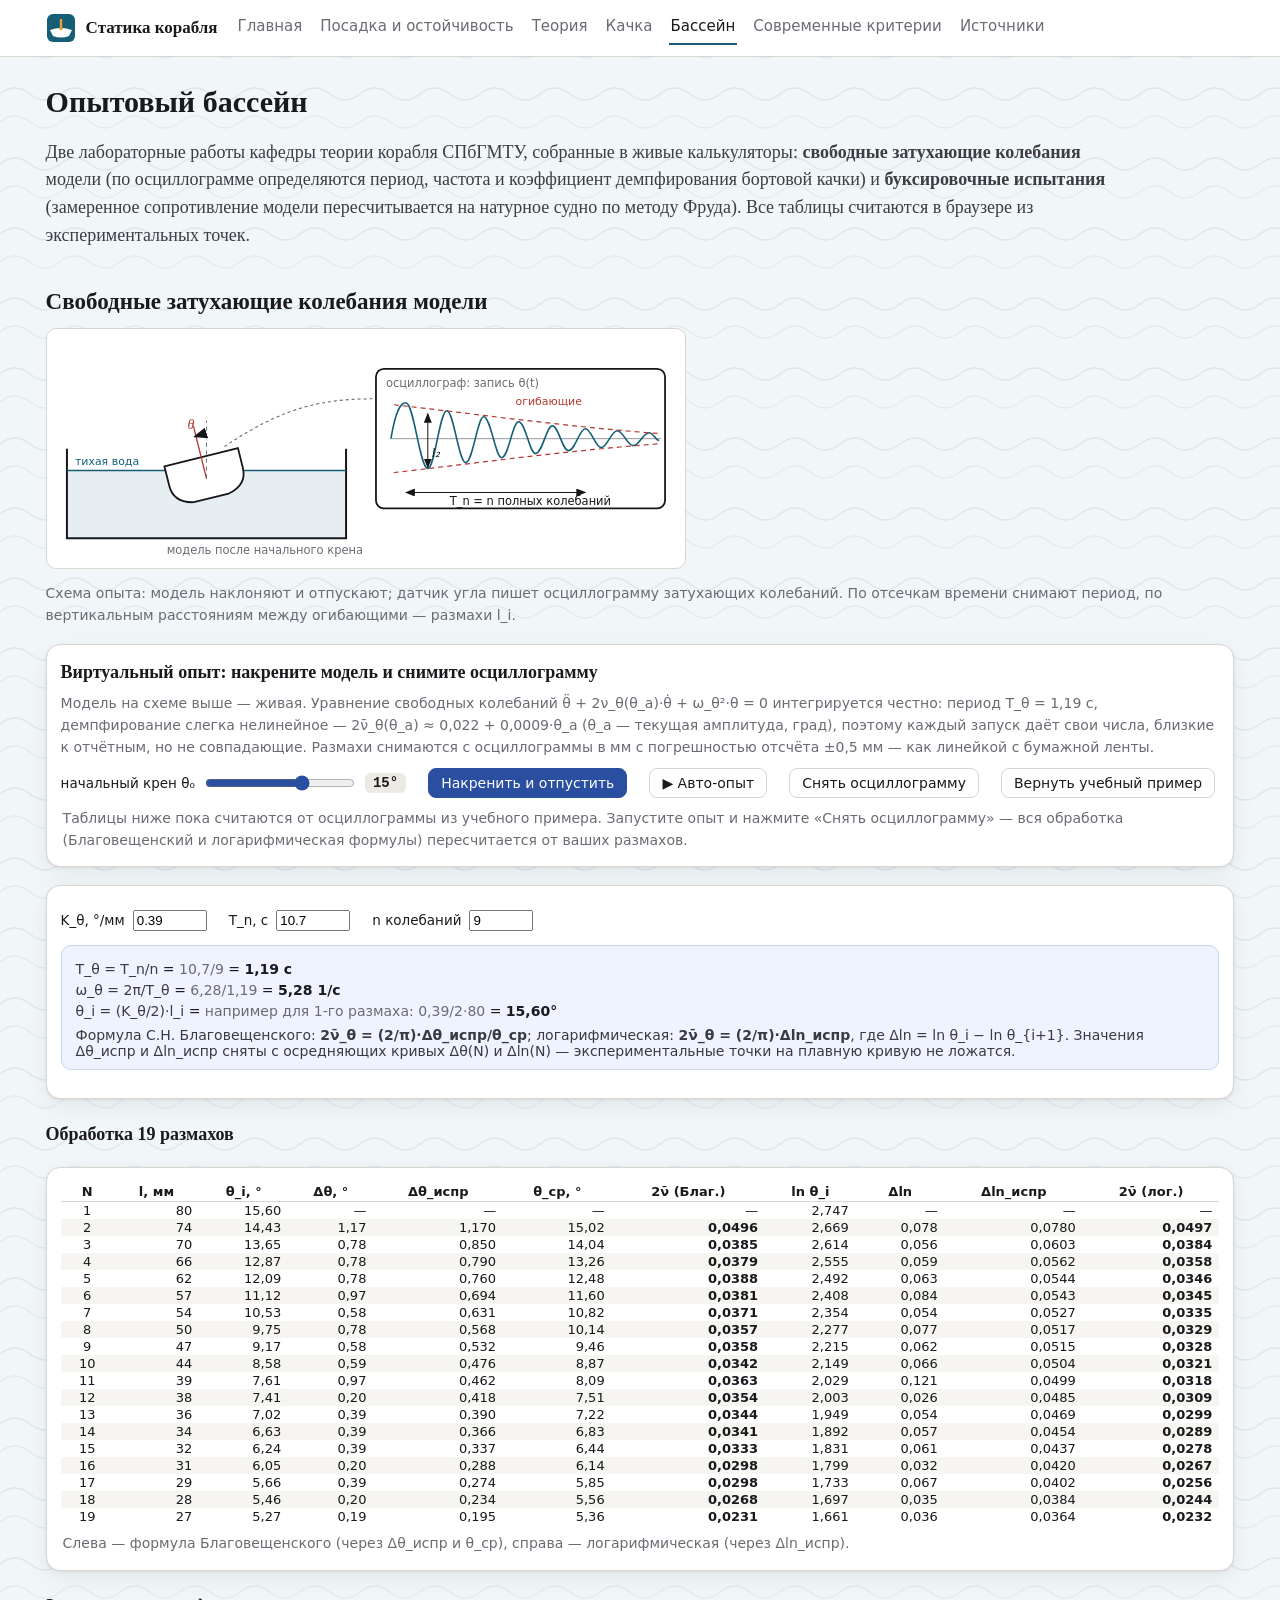
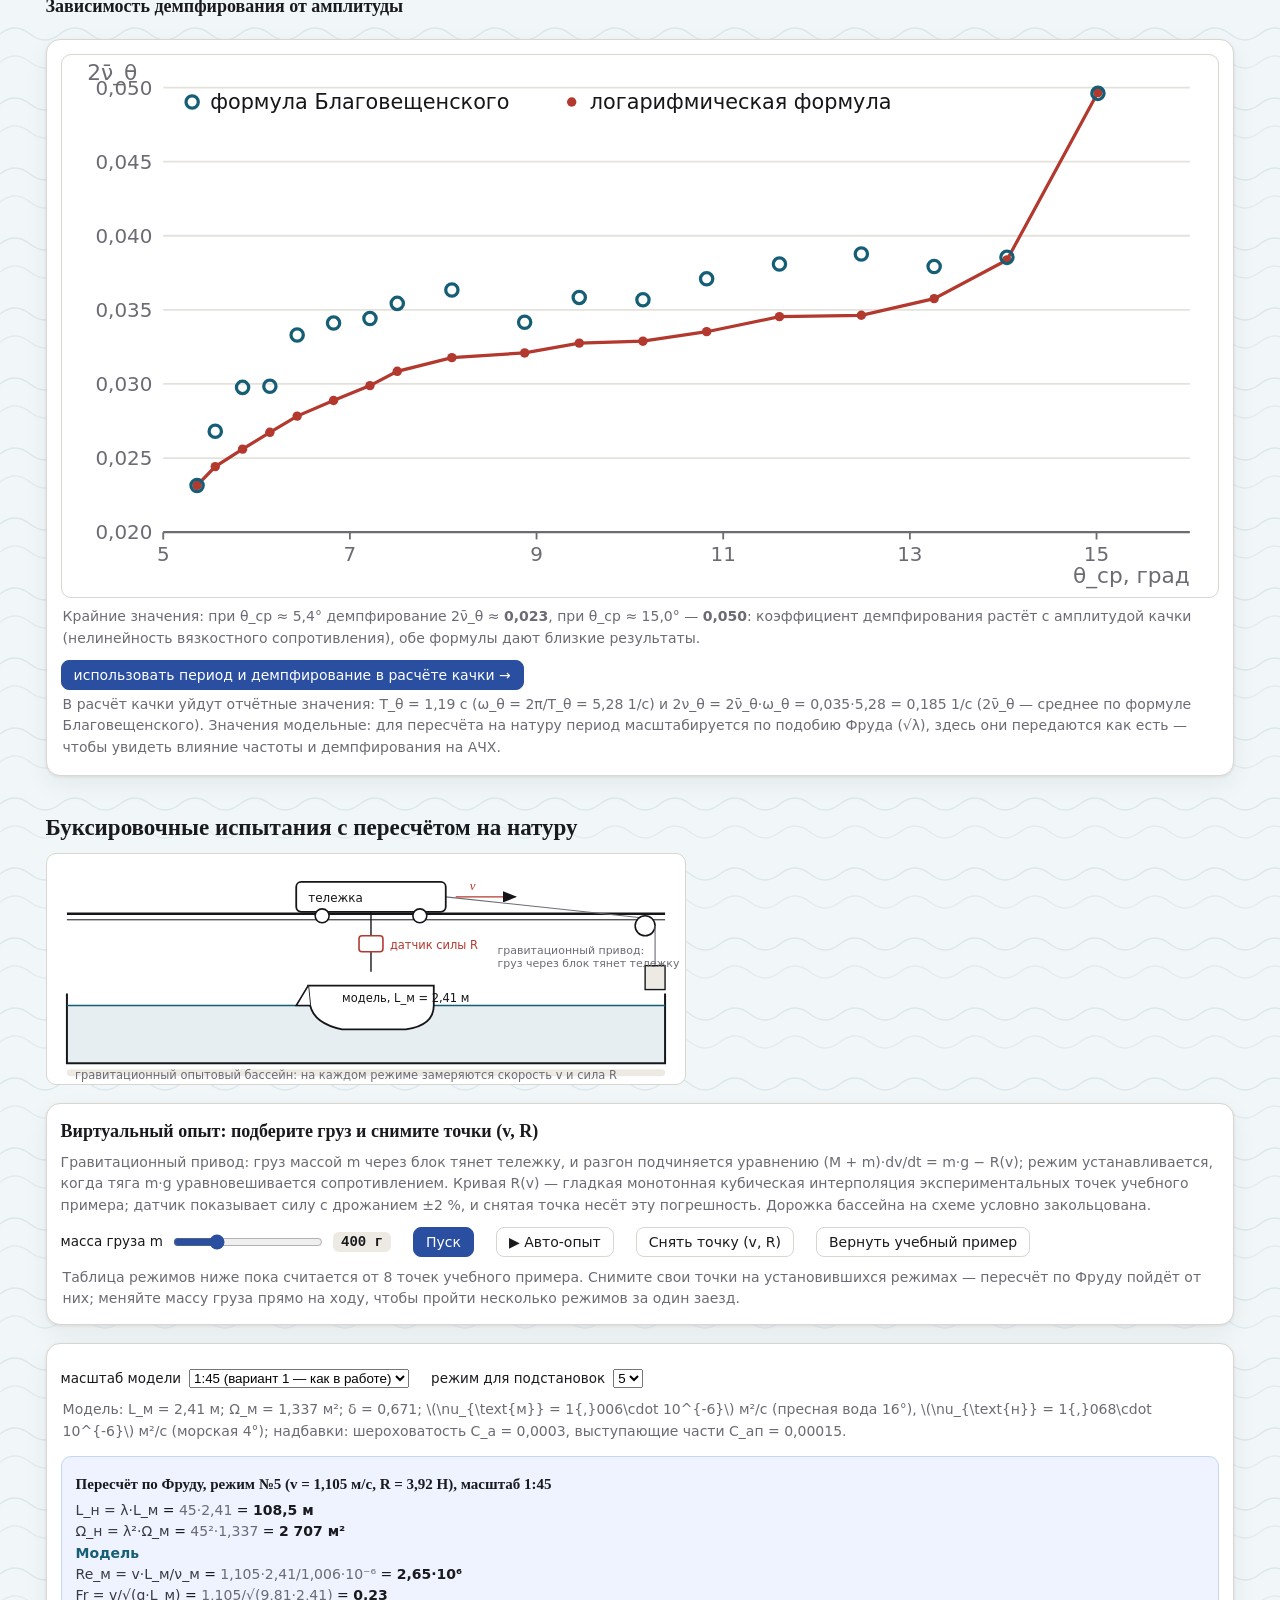
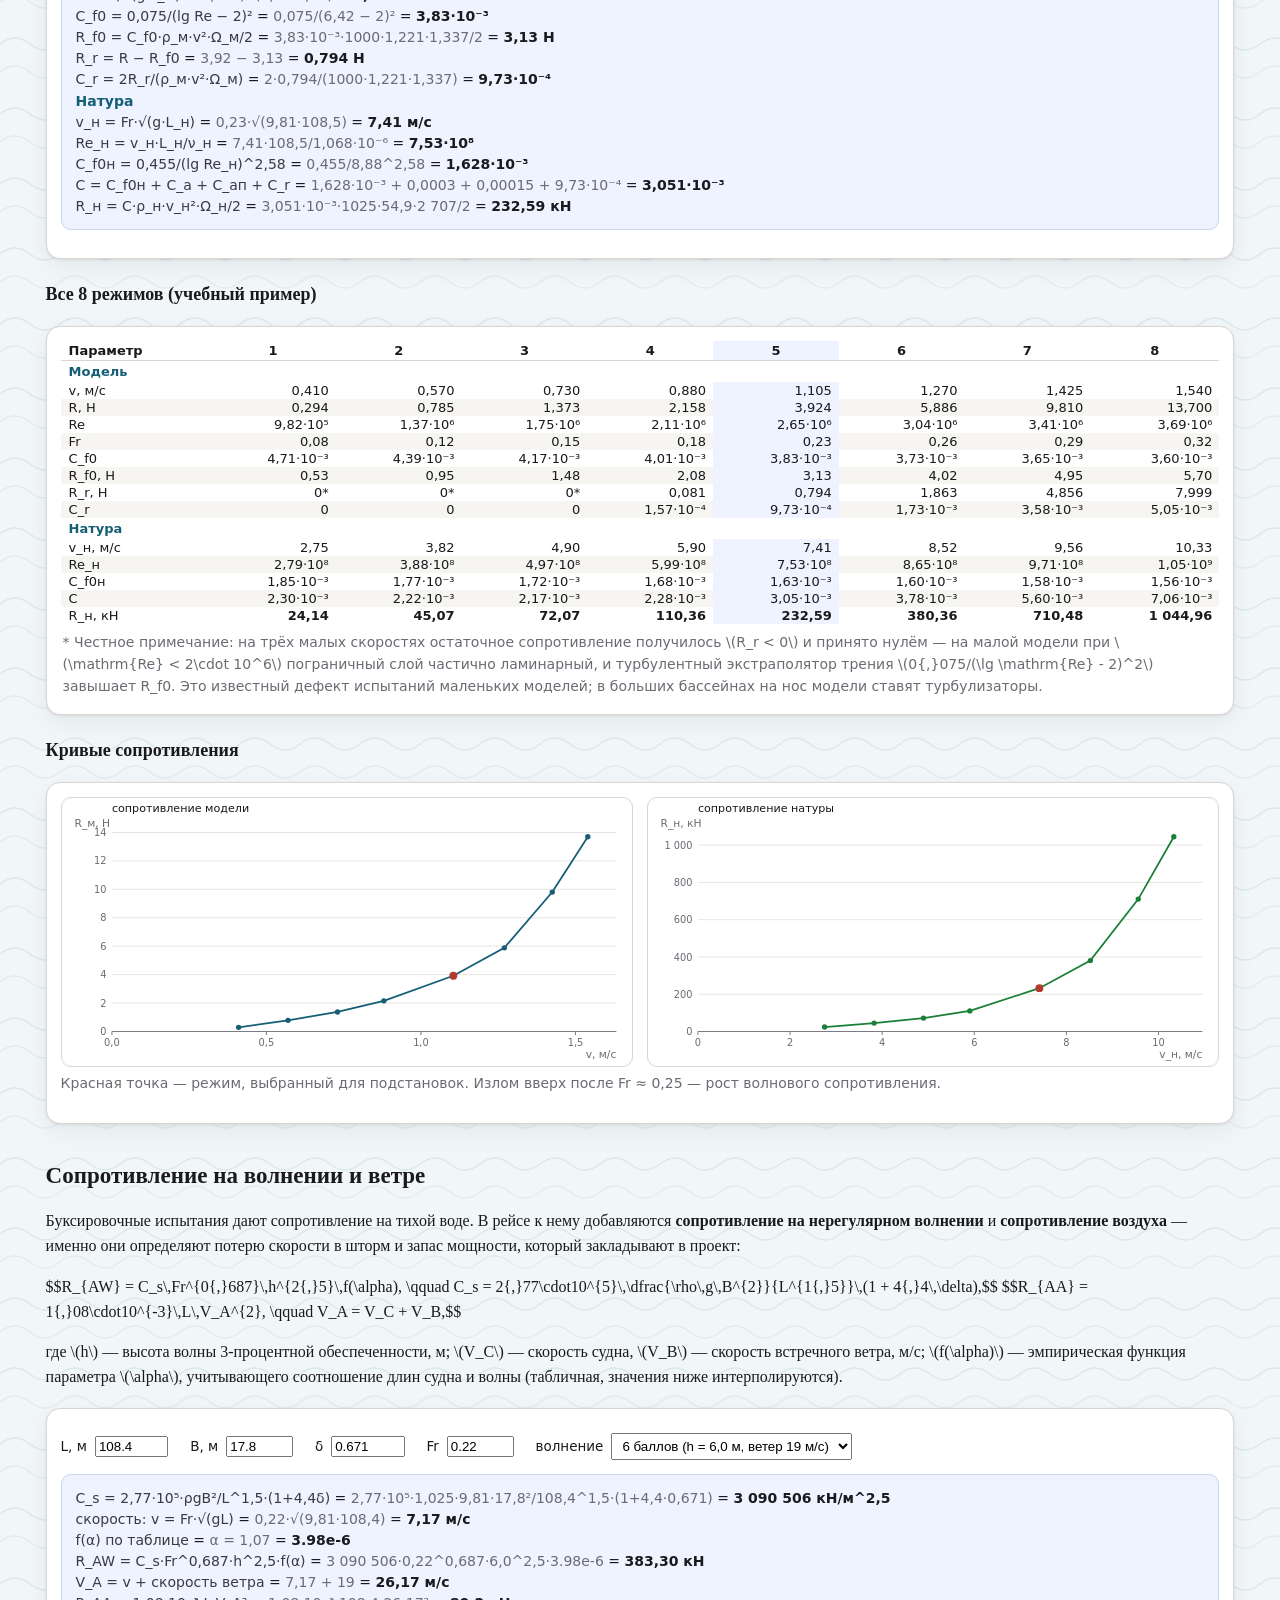
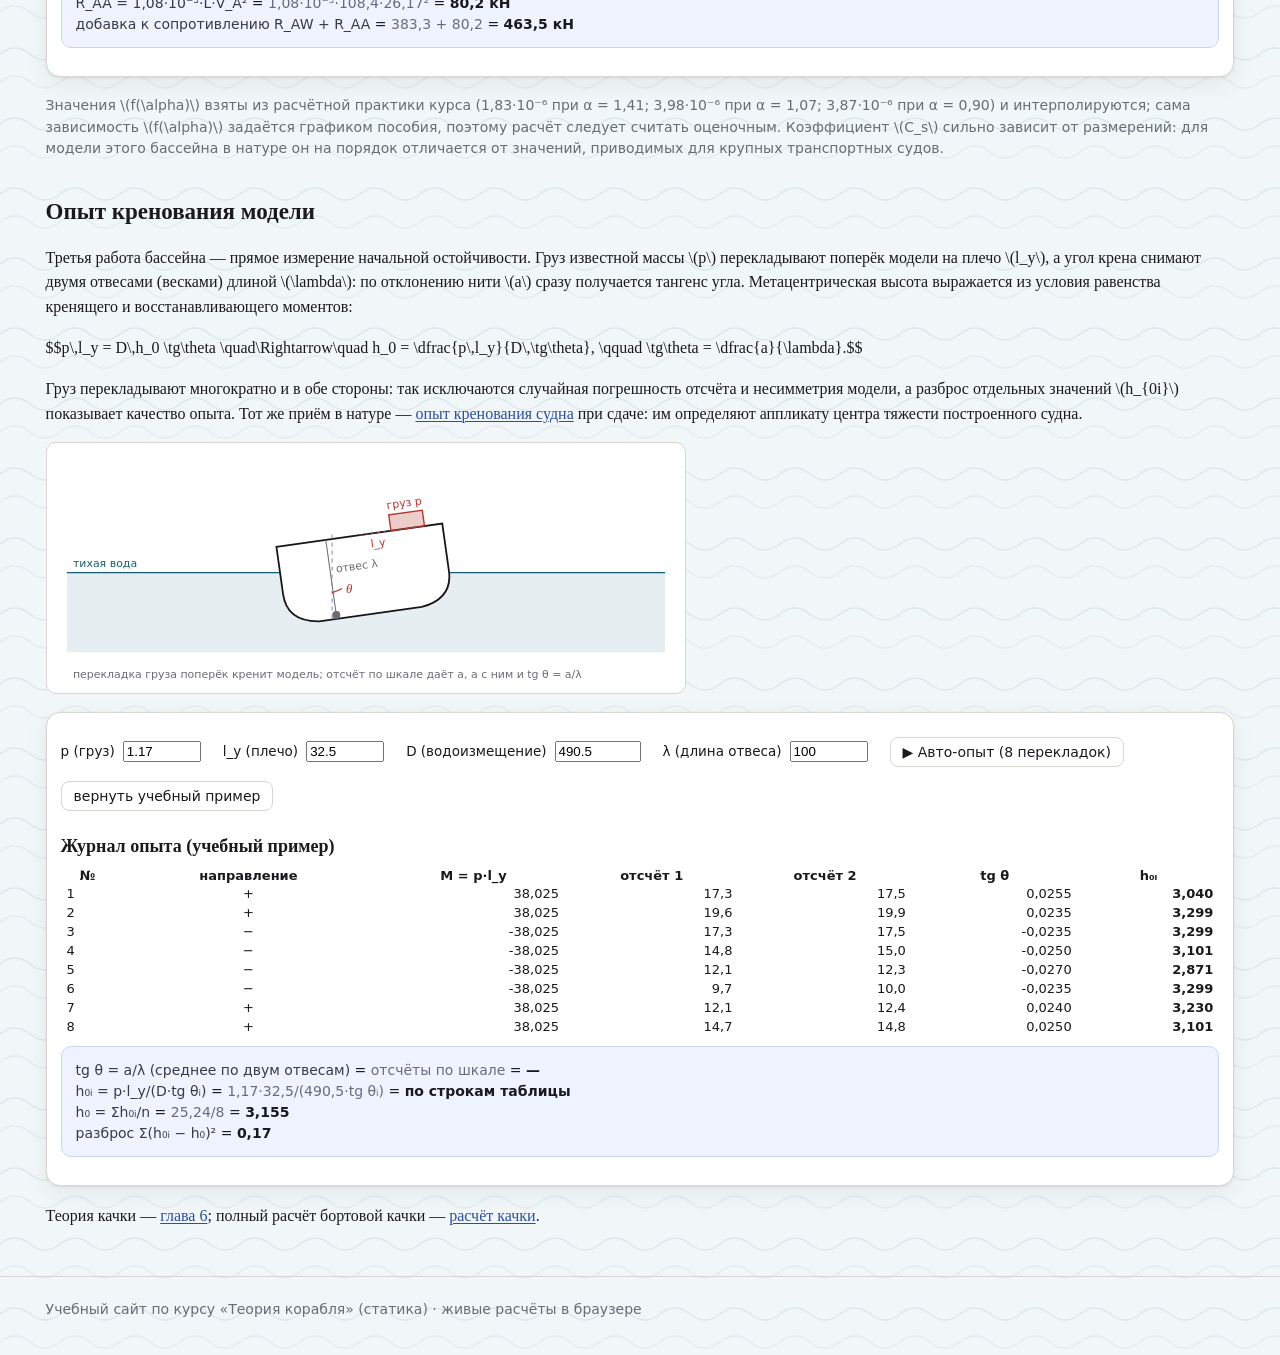
==== commit 8711a744: "Сопротивление на волнении и ветре к буксировочным испытаниям Добавка к сопротивлению на тихой воде: " ====
--- a/site/basin.html
+++ b/site/basin.html
@@ -219,6 +219,41 @@
   </div>
 
 
+
+  <h2>Сопротивление на волнении и ветре</h2>
+  <p>Буксировочные испытания дают сопротивление на тихой воде. В рейсе к нему
+  добавляются <b>сопротивление на нерегулярном волнении</b> и
+  <b>сопротивление воздуха</b> — именно они определяют потерю скорости в
+  шторм и запас мощности, который закладывают в проект:</p>
+  $$R_{AW} = C_s\,Fr^{0{,}687}\,h^{2{,}5}\,f(\alpha), \qquad
+    C_s = 2{,}77\cdot10^{5}\,\dfrac{\rho\,g\,B^{2}}{L^{1{,}5}}\,(1 + 4{,}4\,\delta),$$
+  $$R_{AA} = 1{,}08\cdot10^{-3}\,L\,V_A^{2}, \qquad V_A = V_C + V_B,$$
+  <p>где \(h\) — высота волны 3-процентной обеспеченности, м; \(V_C\) — скорость
+  судна, \(V_B\) — скорость встречного ветра, м/с; \(f(\alpha)\) — эмпирическая
+  функция параметра \(\alpha\), учитывающего соотношение длин судна и волны
+  (табличная, значения ниже интерполируются).</p>
+  <div class="panel">
+    <div class="controls" style="font-size:13.5px">
+      <label>L, м <input type="number" id="st-L" value="108.4" step="0.1" style="width:5.5em"></label>
+      <label>B, м <input type="number" id="st-B" value="17.8" step="0.1" style="width:5em"></label>
+      <label>δ <input type="number" id="st-d" value="0.671" step="0.001" style="width:5.5em"></label>
+      <label>Fr <input type="number" id="st-Fr" value="0.22" step="0.01" style="width:5em"></label>
+      <label>волнение
+        <select id="st-b" style="padding:4px 6px">
+          <option value="5">5 баллов (h = 3,5 м, ветер 14 м/с)</option>
+          <option value="6" selected>6 баллов (h = 6,0 м, ветер 19 м/с)</option>
+          <option value="7">7 баллов (h = 8,5 м, ветер 24 м/с)</option>
+        </select></label>
+    </div>
+    <div id="st-out"></div>
+  </div>
+  <p class="small">Значения \(f(\alpha)\) взяты из расчётной практики курса
+  (1,83·10⁻⁶ при α = 1,41; 3,98·10⁻⁶ при α = 1,07; 3,87·10⁻⁶ при α = 0,90) и
+  интерполируются; сама зависимость \(f(\alpha)\) задаётся графиком пособия,
+  поэтому расчёт следует считать оценочным. Коэффициент \(C_s\) сильно зависит
+  от размерений: для модели этого бассейна в натуре он на порядок отличается от
+  значений, приводимых для крупных транспортных судов.</p>
+
   <h2>Опыт кренования модели</h2>
   <p>Третья работа бассейна — прямое измерение начальной остойчивости.
   Груз известной массы \(p\) перекладывают поперёк модели на плечо
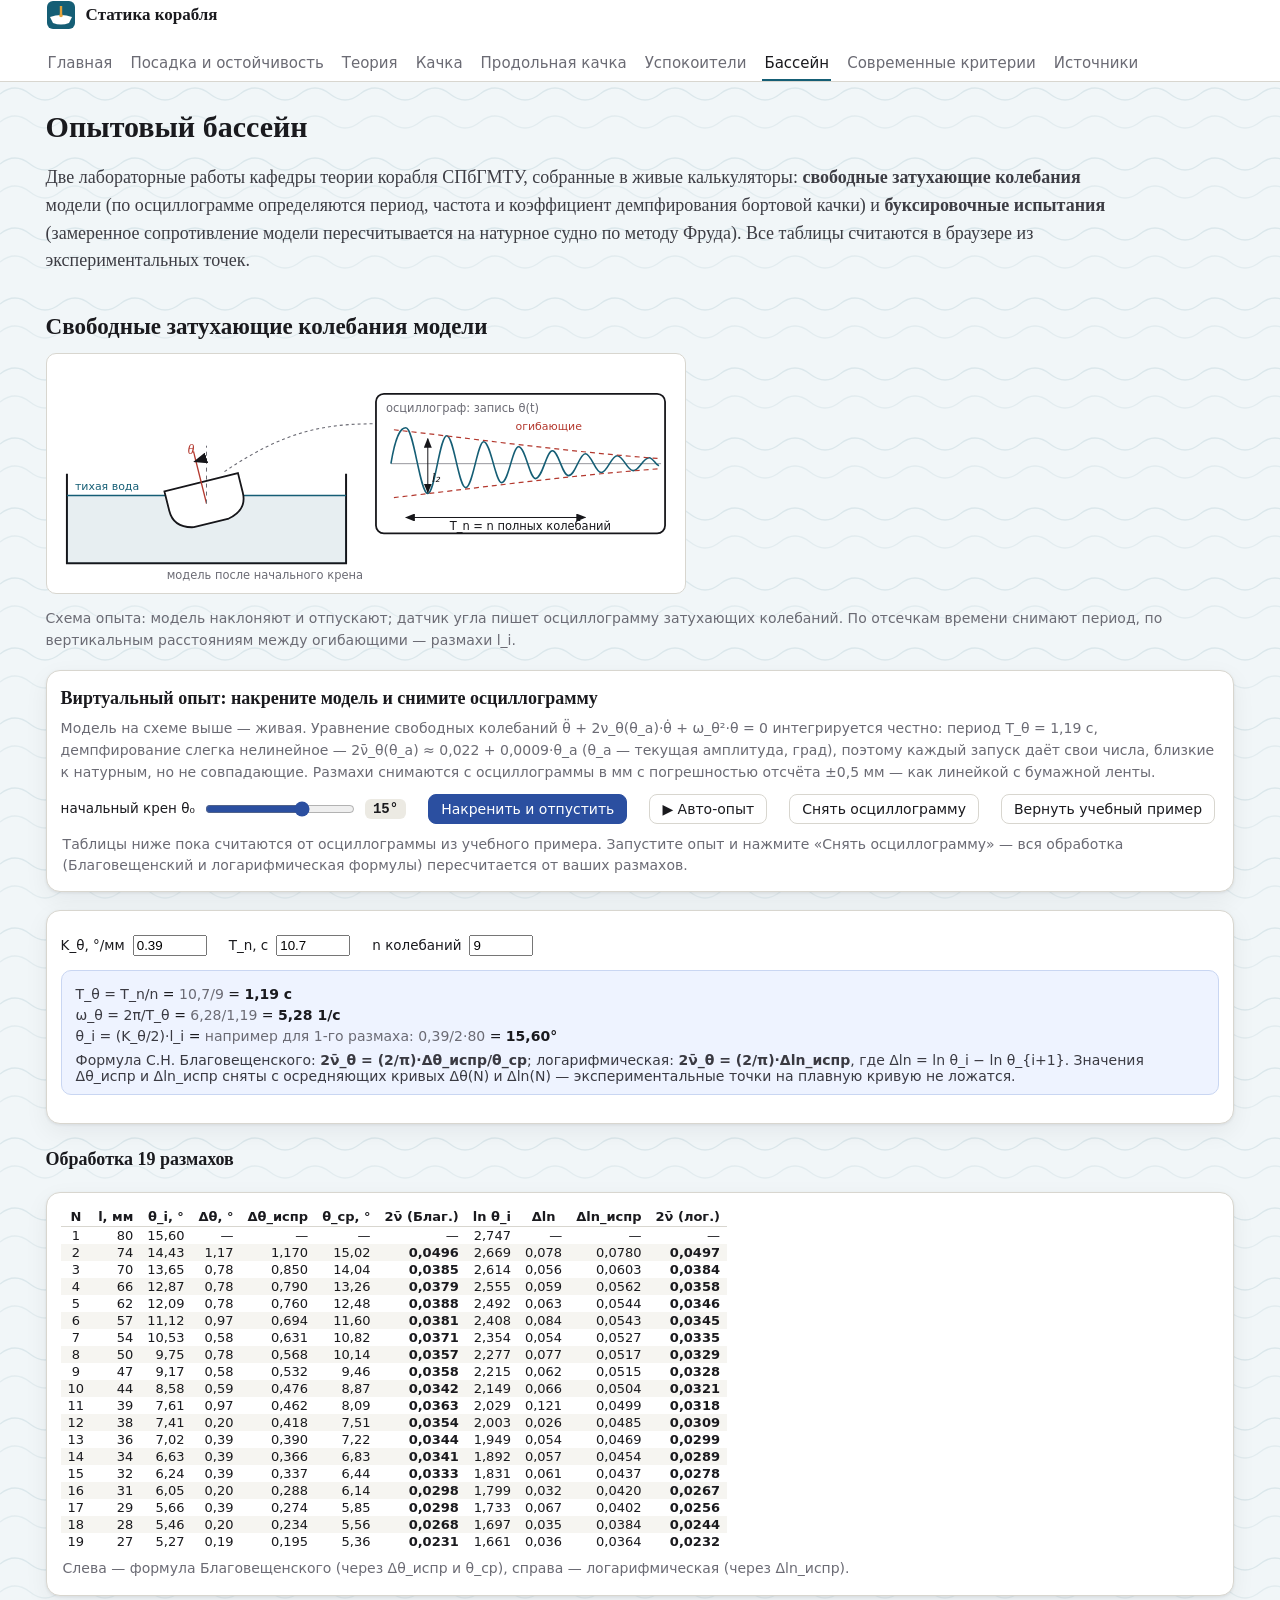
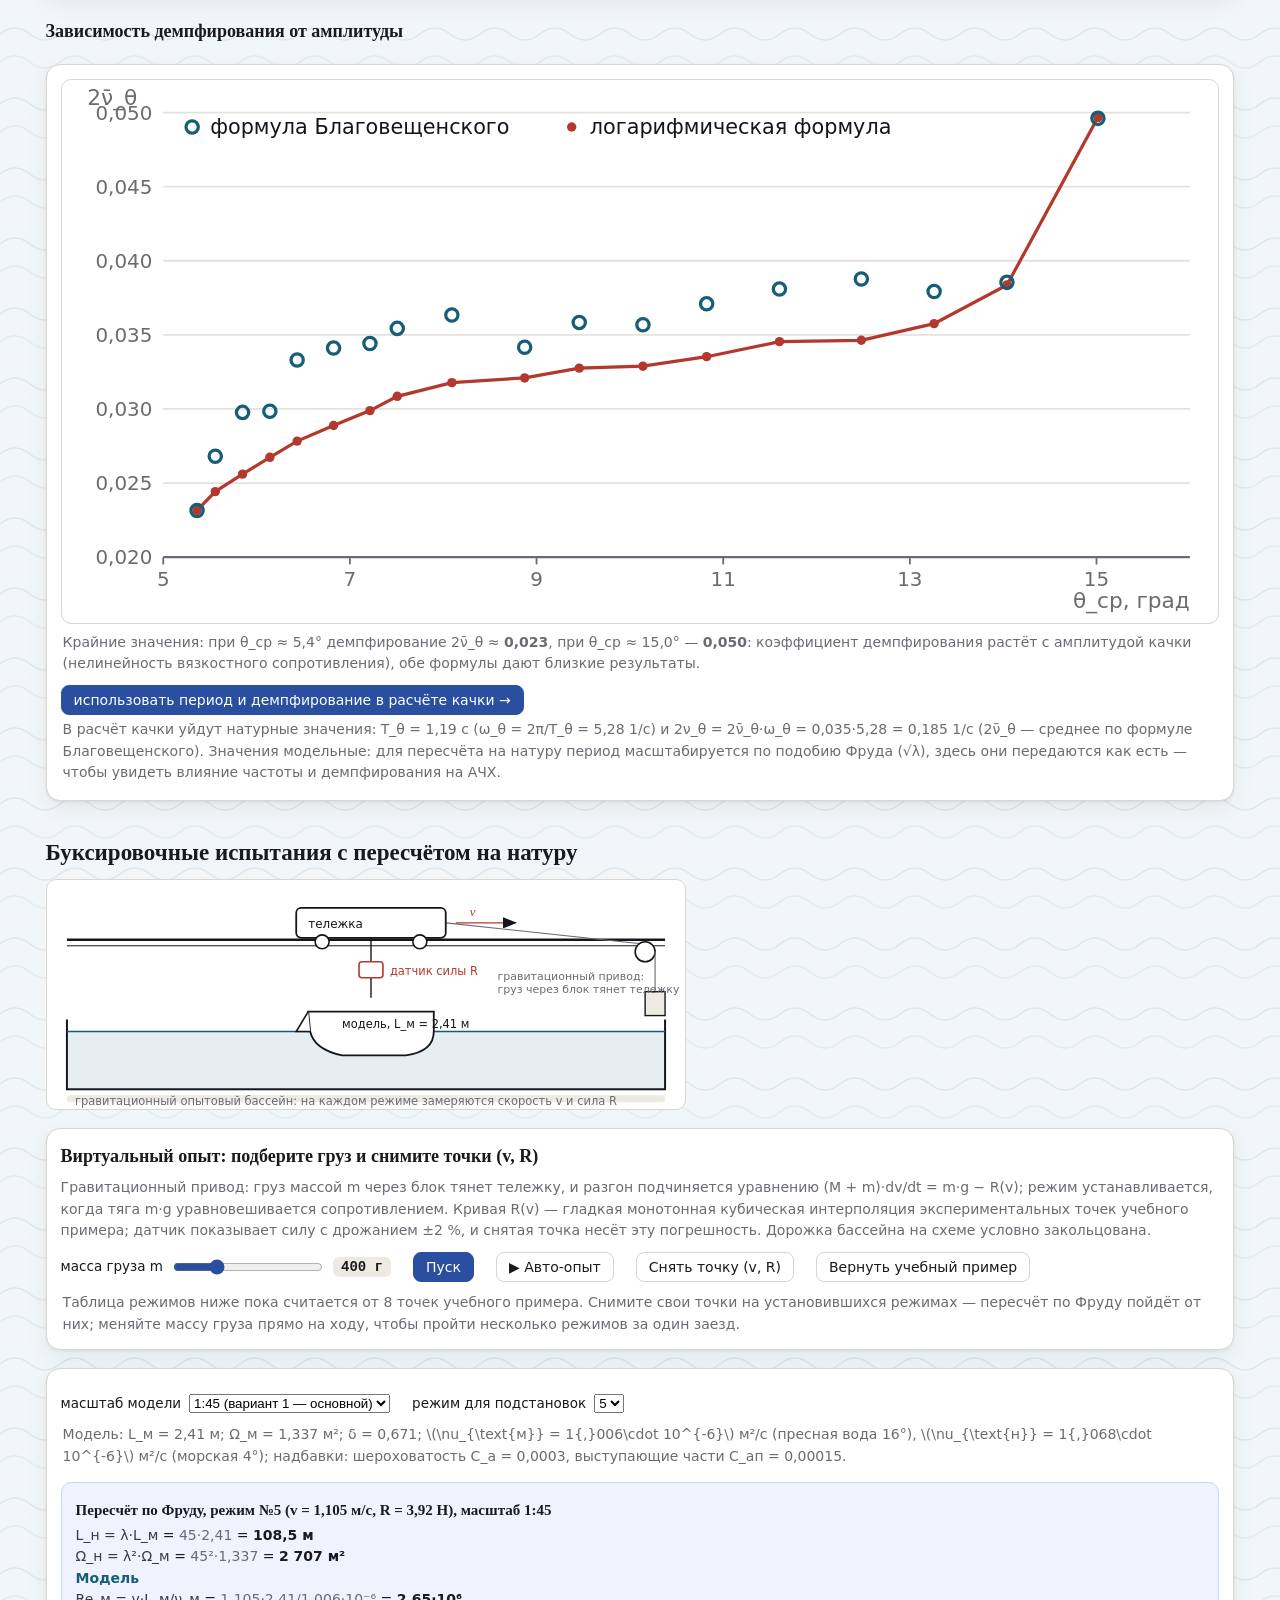
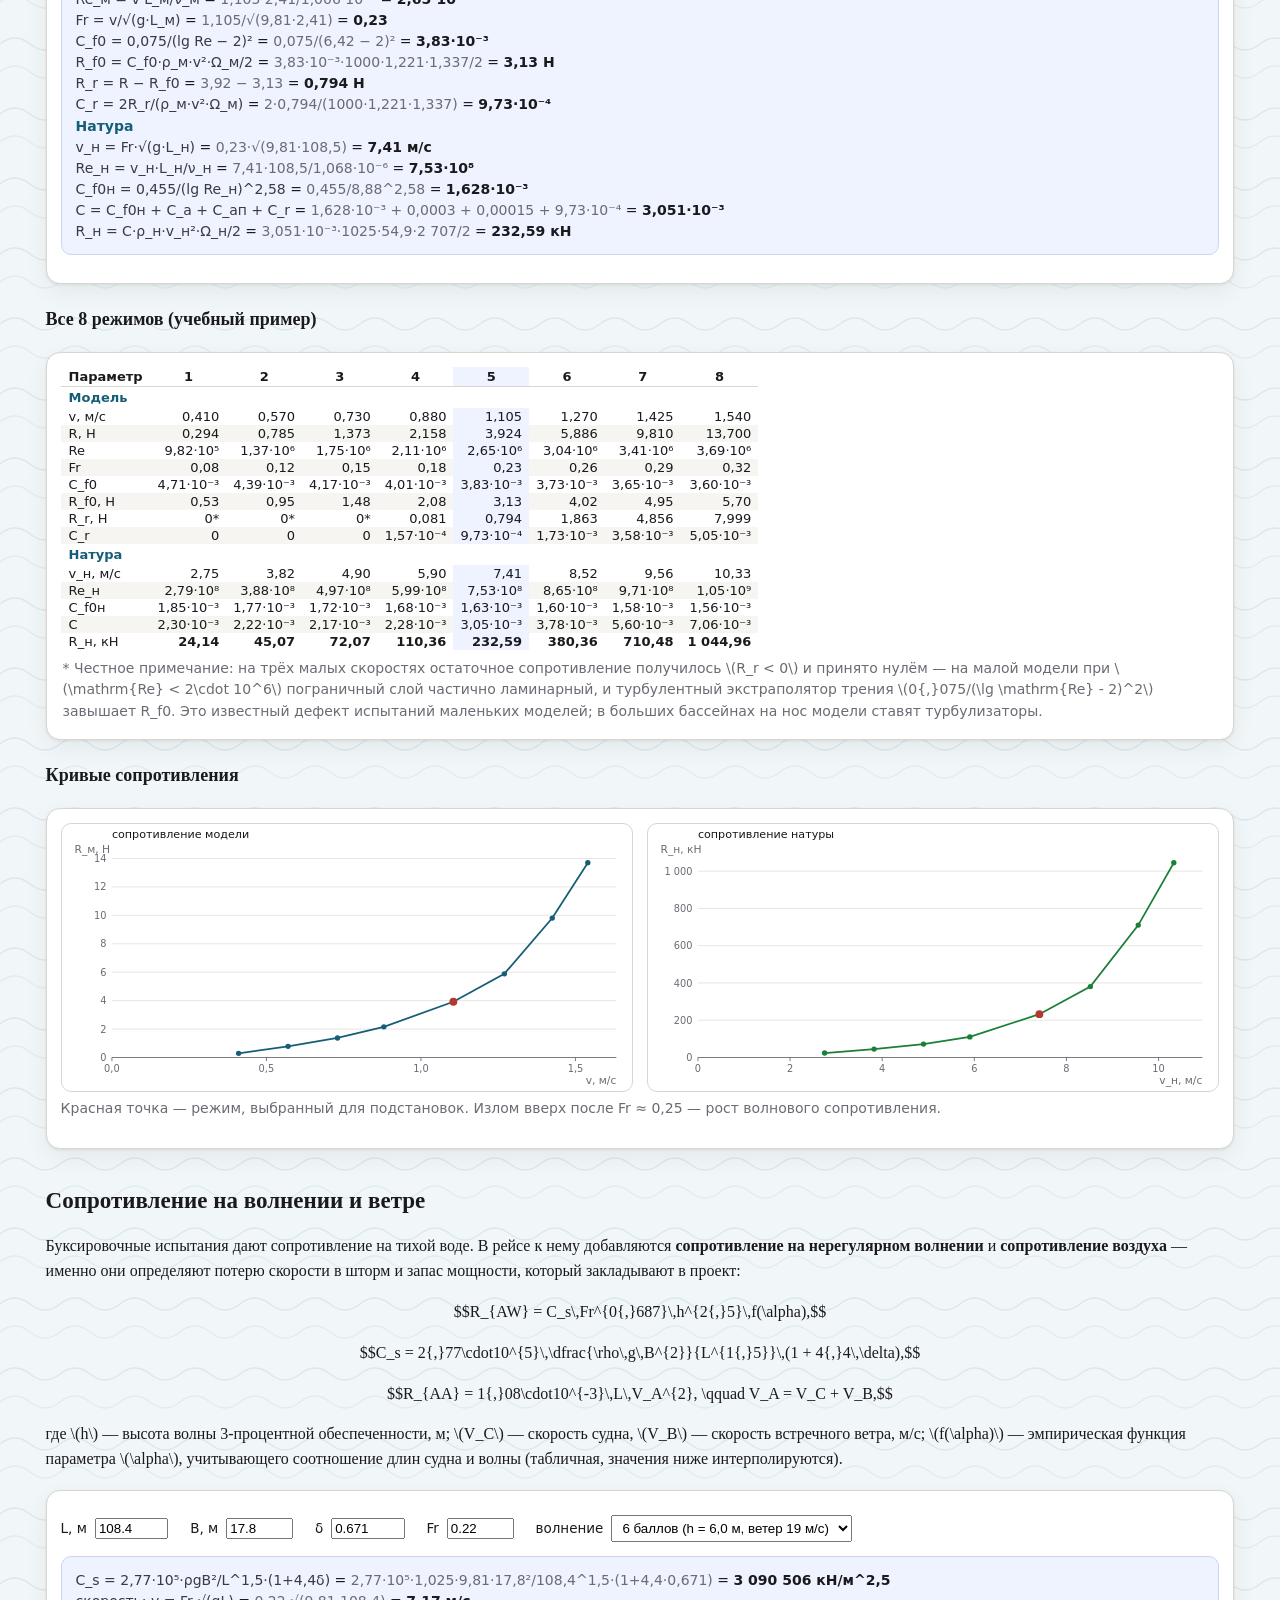
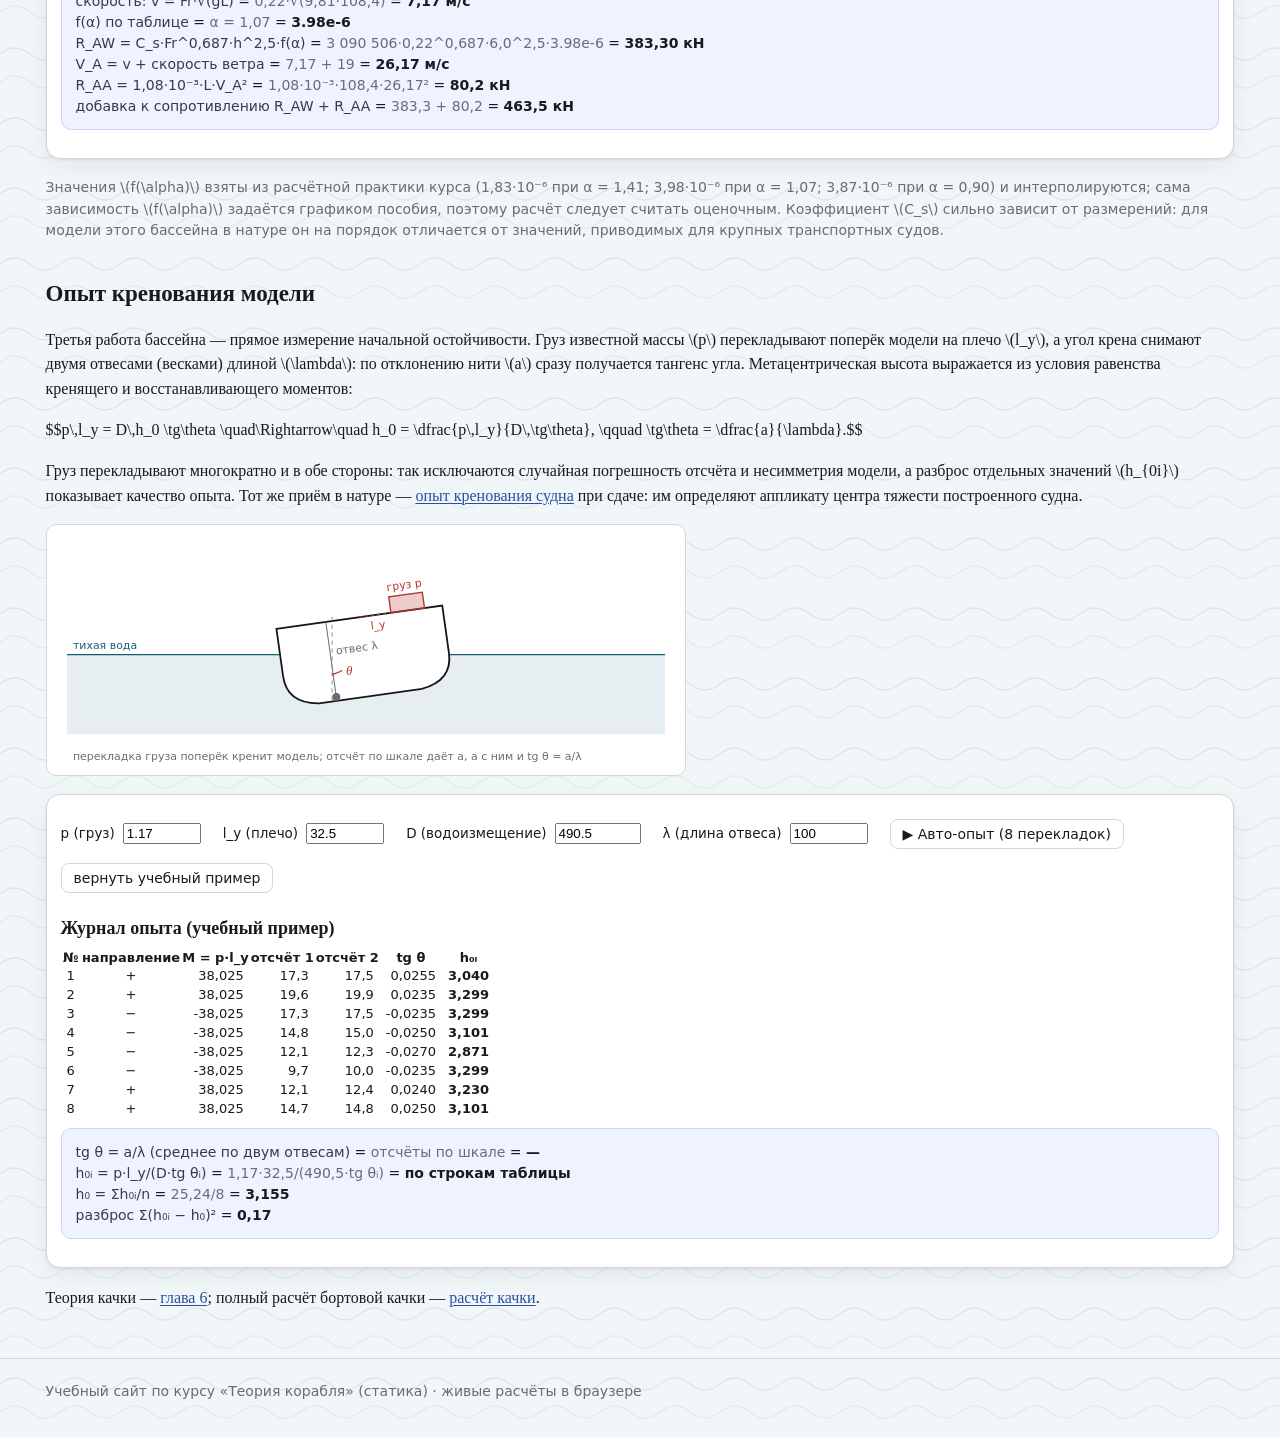
==== commit 219902aa: "убраны отсылки к чужим студенческим работам, жаргон заменён на «библиотека»; мобильная вёрстка: табл" ====
--- a/site/basin.html
+++ b/site/basin.html
@@ -70,7 +70,7 @@
     свободных колебаний θ̈ + 2ν_θ(θ_a)·θ̇ + ω_θ²·θ = 0 интегрируется честно:
     период T_θ = 1,19 с, демпфирование слегка нелинейное — 2ν̄_θ(θ_a) ≈ 0,022 + 0,0009·θ_a
     (θ_a — текущая амплитуда, град), поэтому каждый запуск даёт свои числа, близкие к
-    отчётным, но не совпадающие. Размахи снимаются с осциллограммы в мм с погрешностью
+    натурным, но не совпадающие. Размахи снимаются с осциллограммы в мм с погрешностью
     отсчёта ±0,5 мм — как линейкой с бумажной ленты.</p>
     <div class="controls" style="font-size:13.5px">
       <label>начальный крен θ₀
@@ -182,7 +182,7 @@
     <div class="controls" style="font-size:13.5px">
       <label>масштаб модели
         <select id="l2-scale">
-          <option value="45" selected>1:45 (вариант 1 — как в работе)</option>
+          <option value="45" selected>1:45 (вариант 1 — основной)</option>
           <option value="60">1:60 (вариант 2)</option>
           <option value="50">1:50 (вариант 3)</option>
           <option value="40">1:40 (вариант 4)</option>
@@ -225,9 +225,9 @@
   добавляются <b>сопротивление на нерегулярном волнении</b> и
   <b>сопротивление воздуха</b> — именно они определяют потерю скорости в
   шторм и запас мощности, который закладывают в проект:</p>
-  $$R_{AW} = C_s\,Fr^{0{,}687}\,h^{2{,}5}\,f(\alpha), \qquad
-    C_s = 2{,}77\cdot10^{5}\,\dfrac{\rho\,g\,B^{2}}{L^{1{,}5}}\,(1 + 4{,}4\,\delta),$$
-  $$R_{AA} = 1{,}08\cdot10^{-3}\,L\,V_A^{2}, \qquad V_A = V_C + V_B,$$
+  <p style="text-align:center">$$R_{AW} = C_s\,Fr^{0{,}687}\,h^{2{,}5}\,f(\alpha),$$</p>
+  <p style="text-align:center">$$C_s = 2{,}77\cdot10^{5}\,\dfrac{\rho\,g\,B^{2}}{L^{1{,}5}}\,(1 + 4{,}4\,\delta),$$</p>
+  <p style="text-align:center">$$R_{AA} = 1{,}08\cdot10^{-3}\,L\,V_A^{2}, \qquad V_A = V_C + V_B,$$</p>
   <p>где \(h\) — высота волны 3-процентной обеспеченности, м; \(V_C\) — скорость
   судна, \(V_B\) — скорость встречного ветра, м/с; \(f(\alpha)\) — эмпирическая
   функция параметра \(\alpha\), учитывающего соотношение длин судна и волны
--- a/site/assets/style.css
+++ b/site/assets/style.css
@@ -58,6 +58,11 @@
 }
 .tip { background: #eef3ff; border-color: #c9d6f2; }
 .warn { background: #fdeeee; border-color: #eec6c2; }
+
+/* выключные формулы KaTeX: на узком экране прокручиваются внутри себя,
+   а не распирают страницу */
+.katex-display { overflow-x: auto; overflow-y: hidden; padding: 2px 0; }
+.katex-display > .katex { white-space: nowrap; }
 
 /* карточки */
 .cards { display: grid; grid-template-columns: repeat(auto-fill, minmax(250px, 1fr)); gap: 16px; margin: 18px 0; }
@@ -186,6 +191,10 @@
 @media (max-width: 720px) {
   h1 { font-size: 24px; }
   .boards > div { flex-basis: 100%; }
+  /* меню из девяти пунктов на телефоне занимает пять строк — не липнем к
+     верху, иначе съедаем пятую часть экрана */
+  header.site { position: static; }
+  nav.top { font-size: 14px; gap: 2px 12px; }
 }
 .dim { opacity: .32; }
 
@@ -208,3 +217,13 @@
 .live-sum .cell .k { font-size: 12px; color: var(--muted); display: block; }
 .live-sum .cell .v { font-size: 17px; font-weight: 700; color: var(--ink); }
 .live-sum .cell.upd { background: #fdf3d7; border-color: #e7dcb8; transition: none; }
+
+/* мобильная защита от горизонтального переполнения */
+main table { display: block; max-width: 100%; overflow-x: auto; }
+.katex-display { overflow-x: auto; overflow-y: hidden; padding: 2px 0 6px; }
+.katex-mathml { position: absolute; clip: rect(1px,1px,1px,1px); width: 1px; height: 1px; overflow: hidden; }
+svg.geo-board { max-width: 100%; height: auto; }
+.controls label { max-width: 100%; flex-wrap: wrap; }
+.controls select, .controls input[type=number] { max-width: 100%; }
+main .readout, main .caption, main .small { overflow-wrap: anywhere; }
+main .note div, main .note span, main .steps div, main .out div { overflow-wrap: anywhere; }
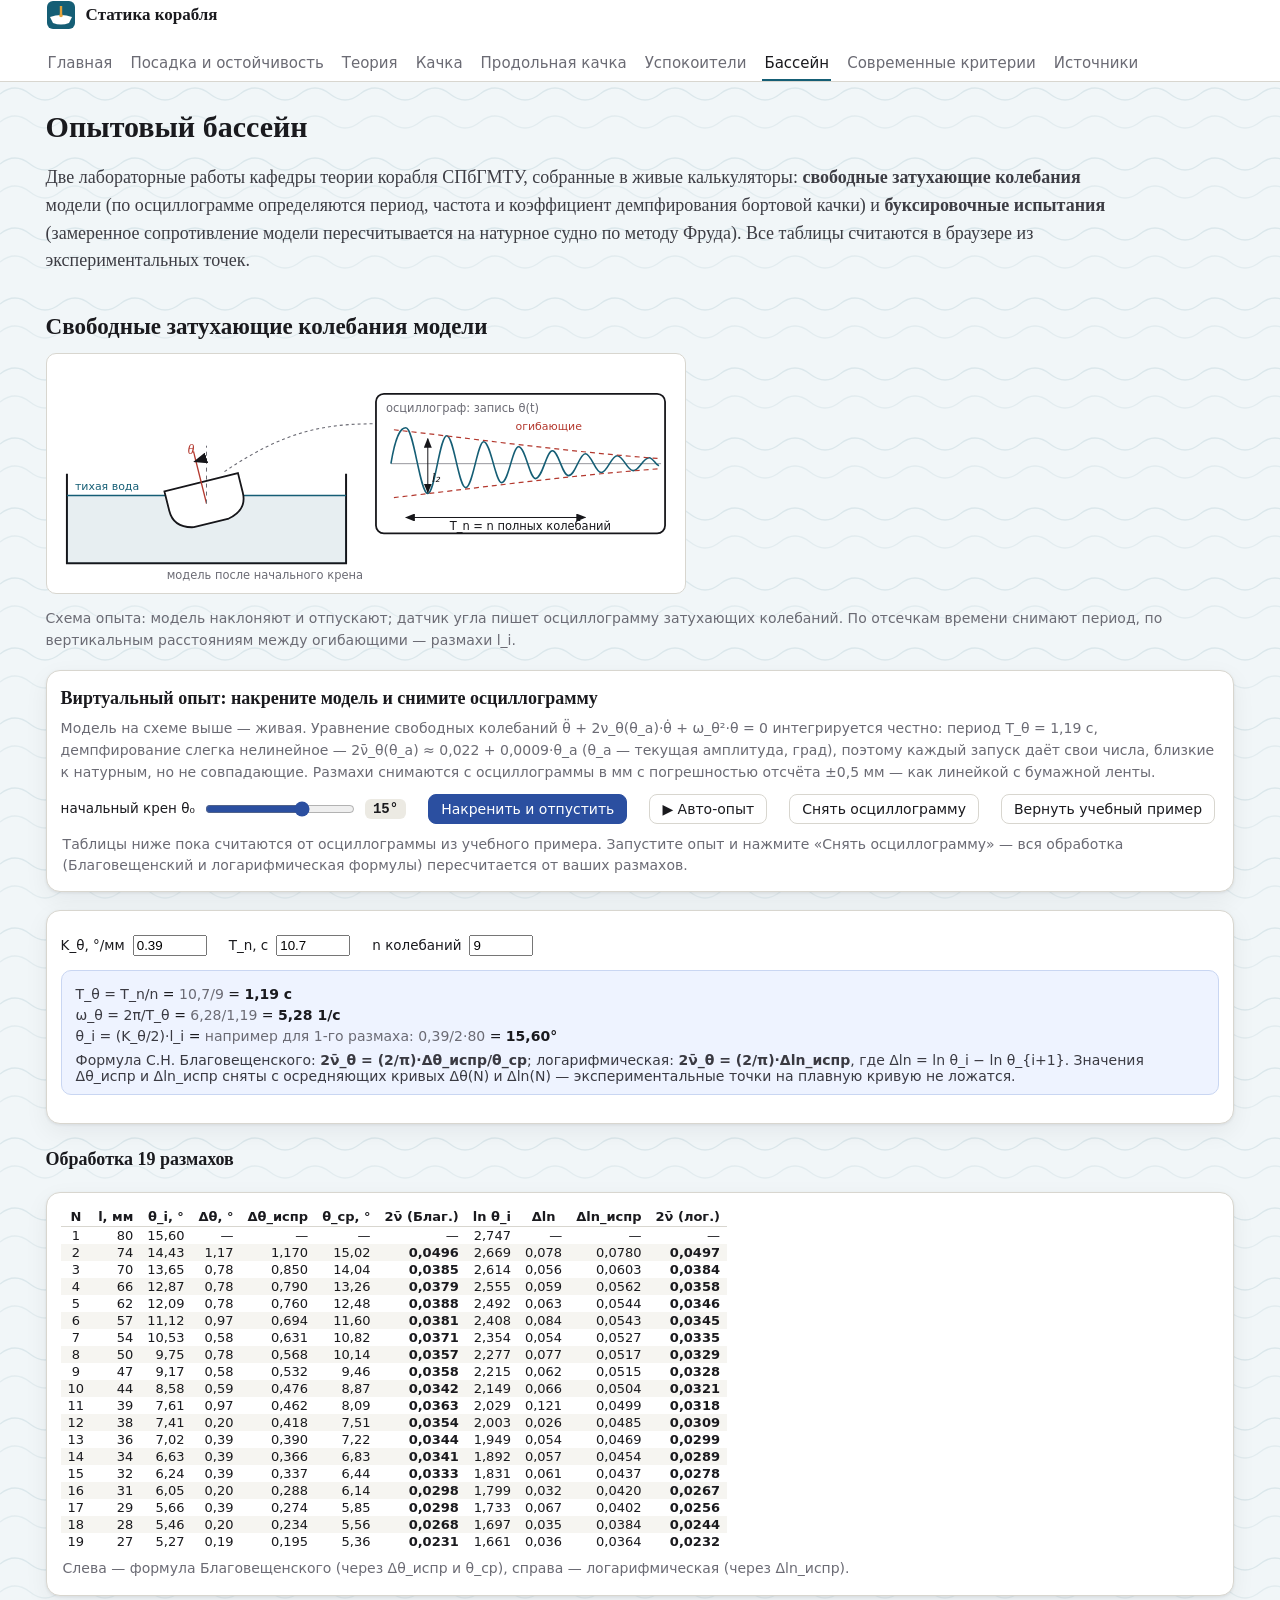
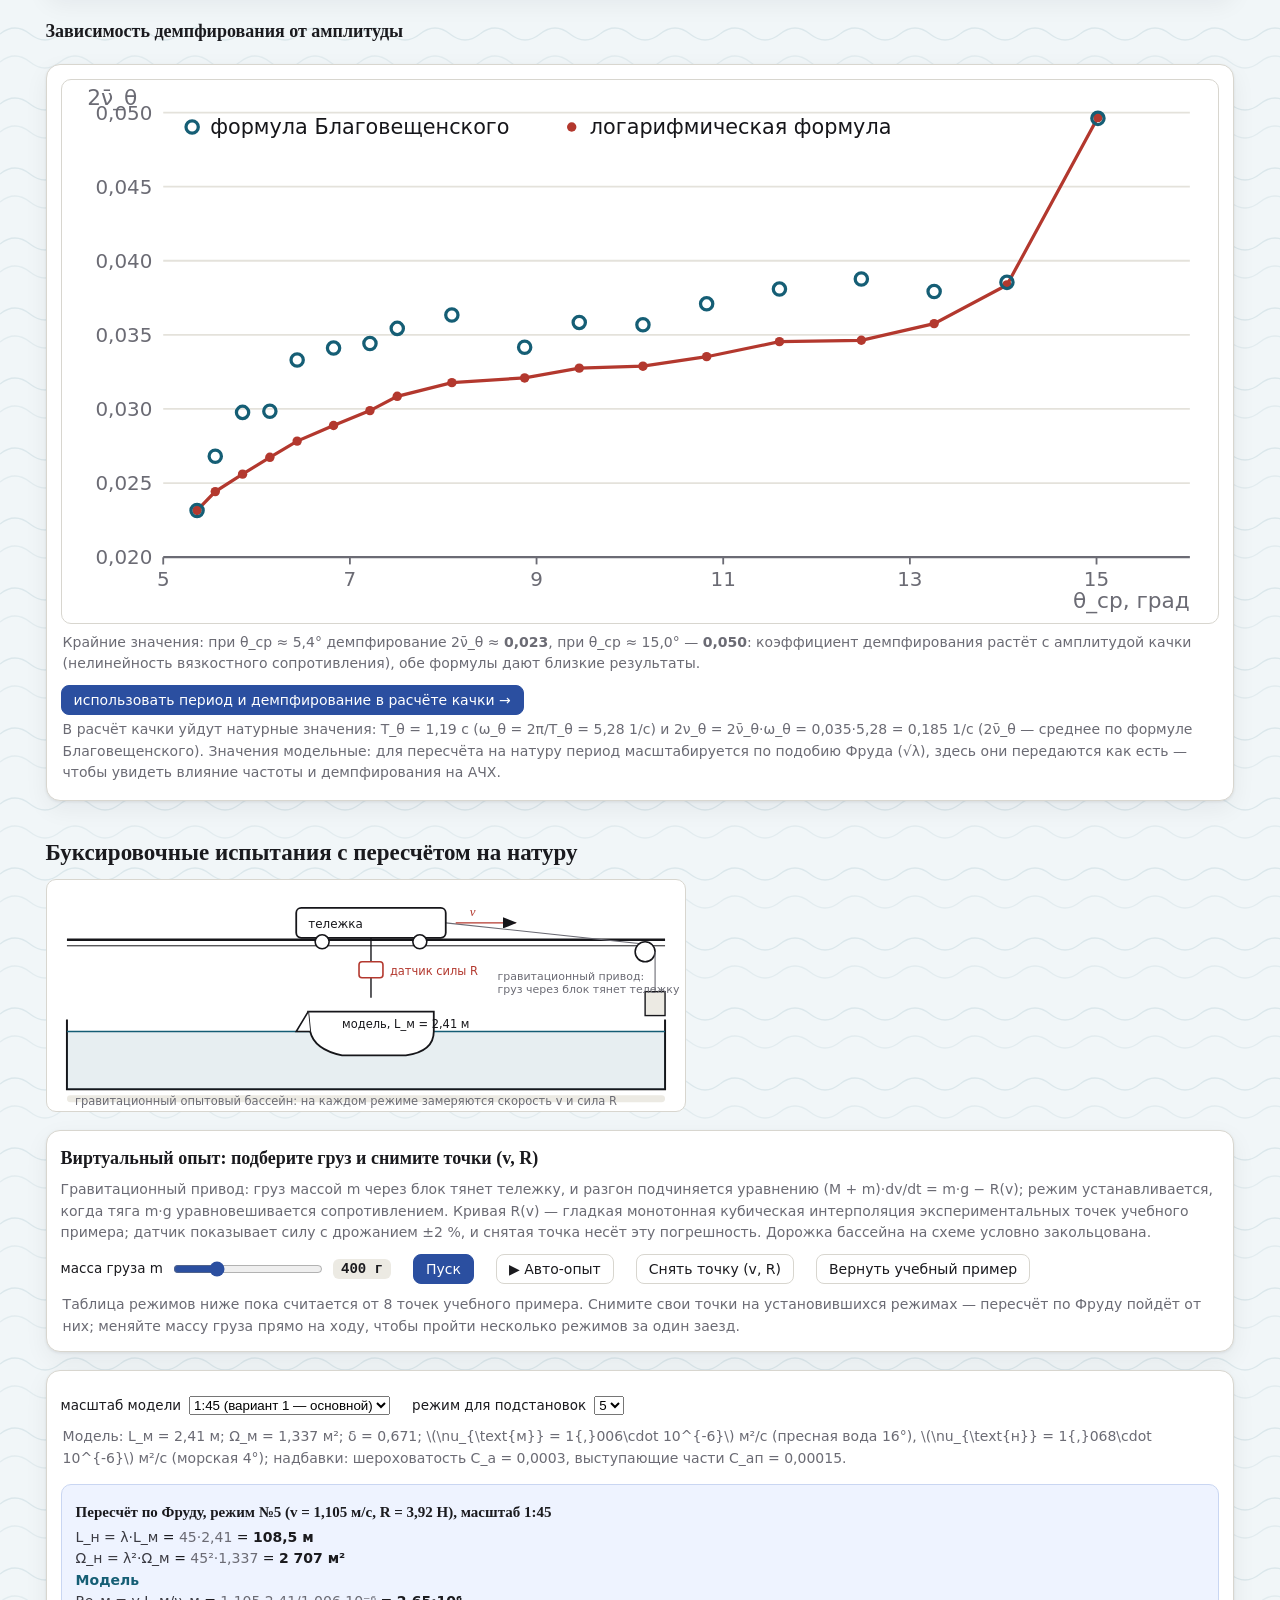
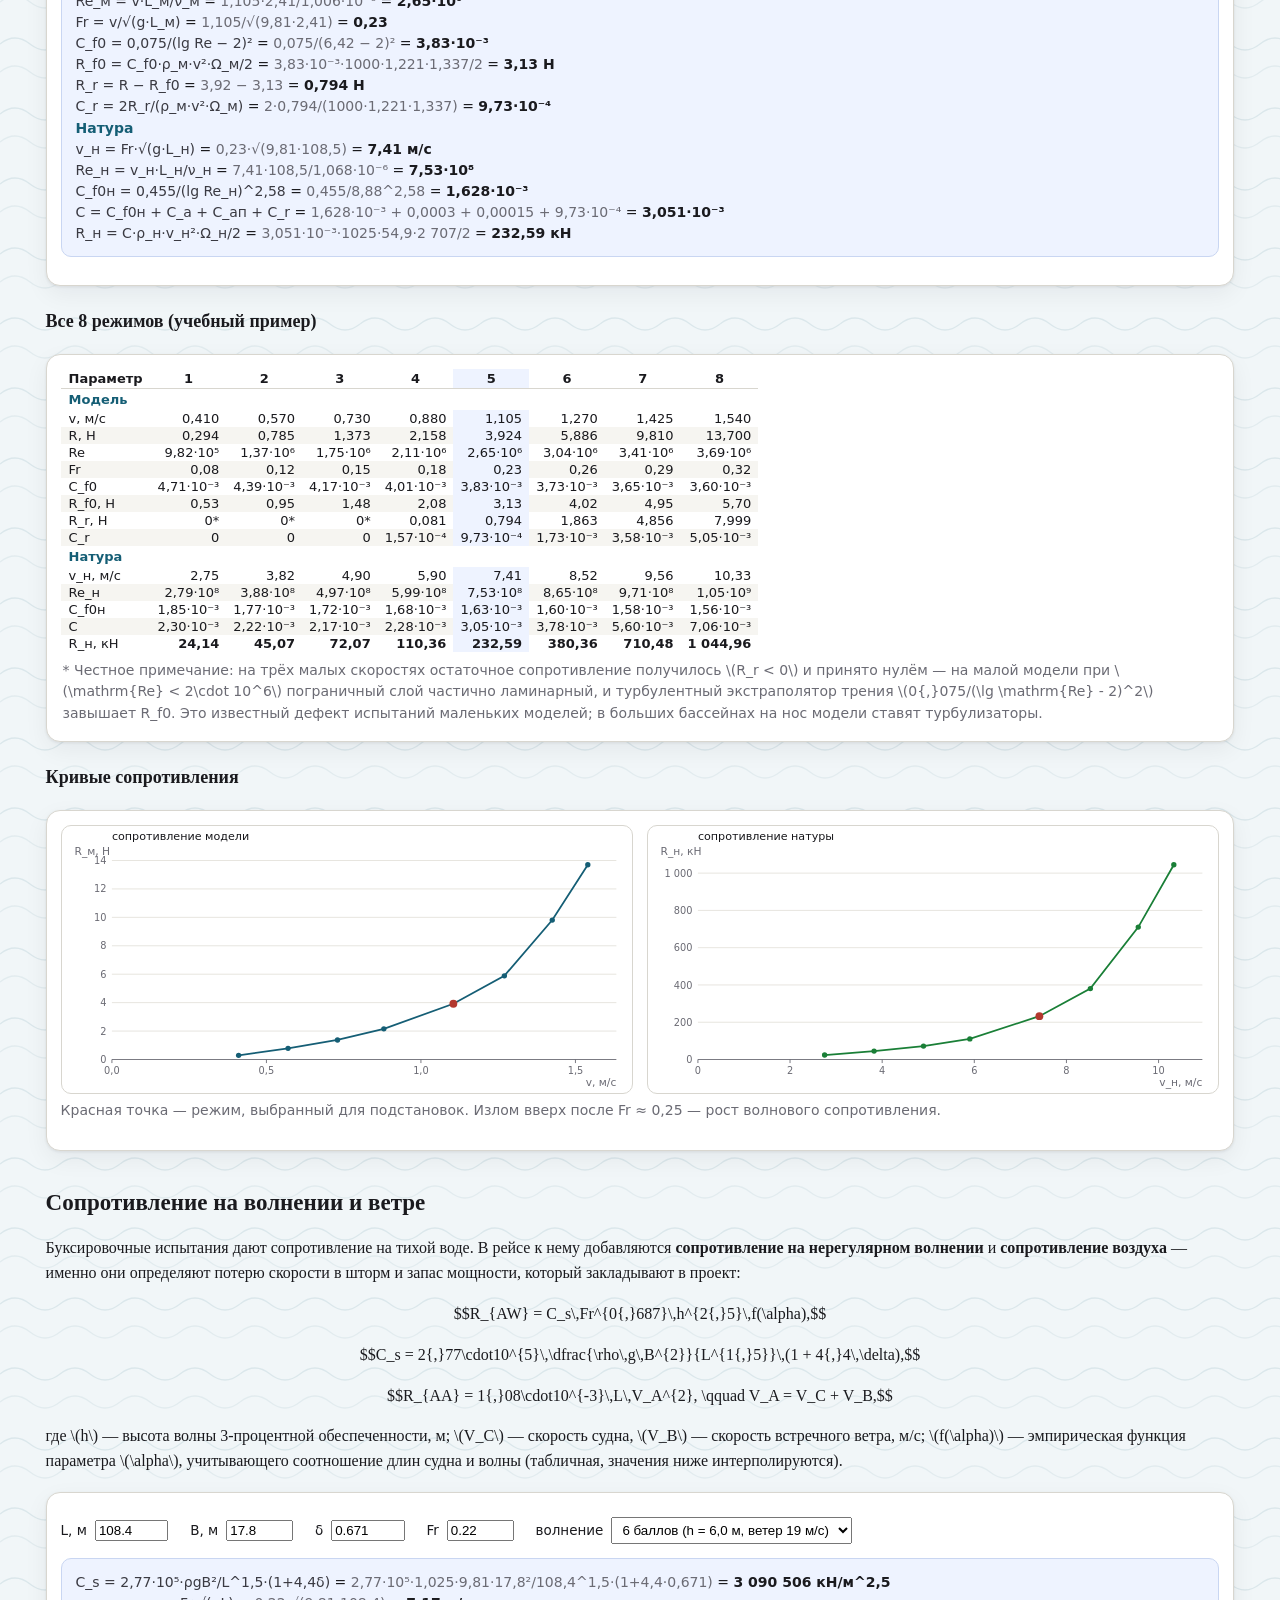
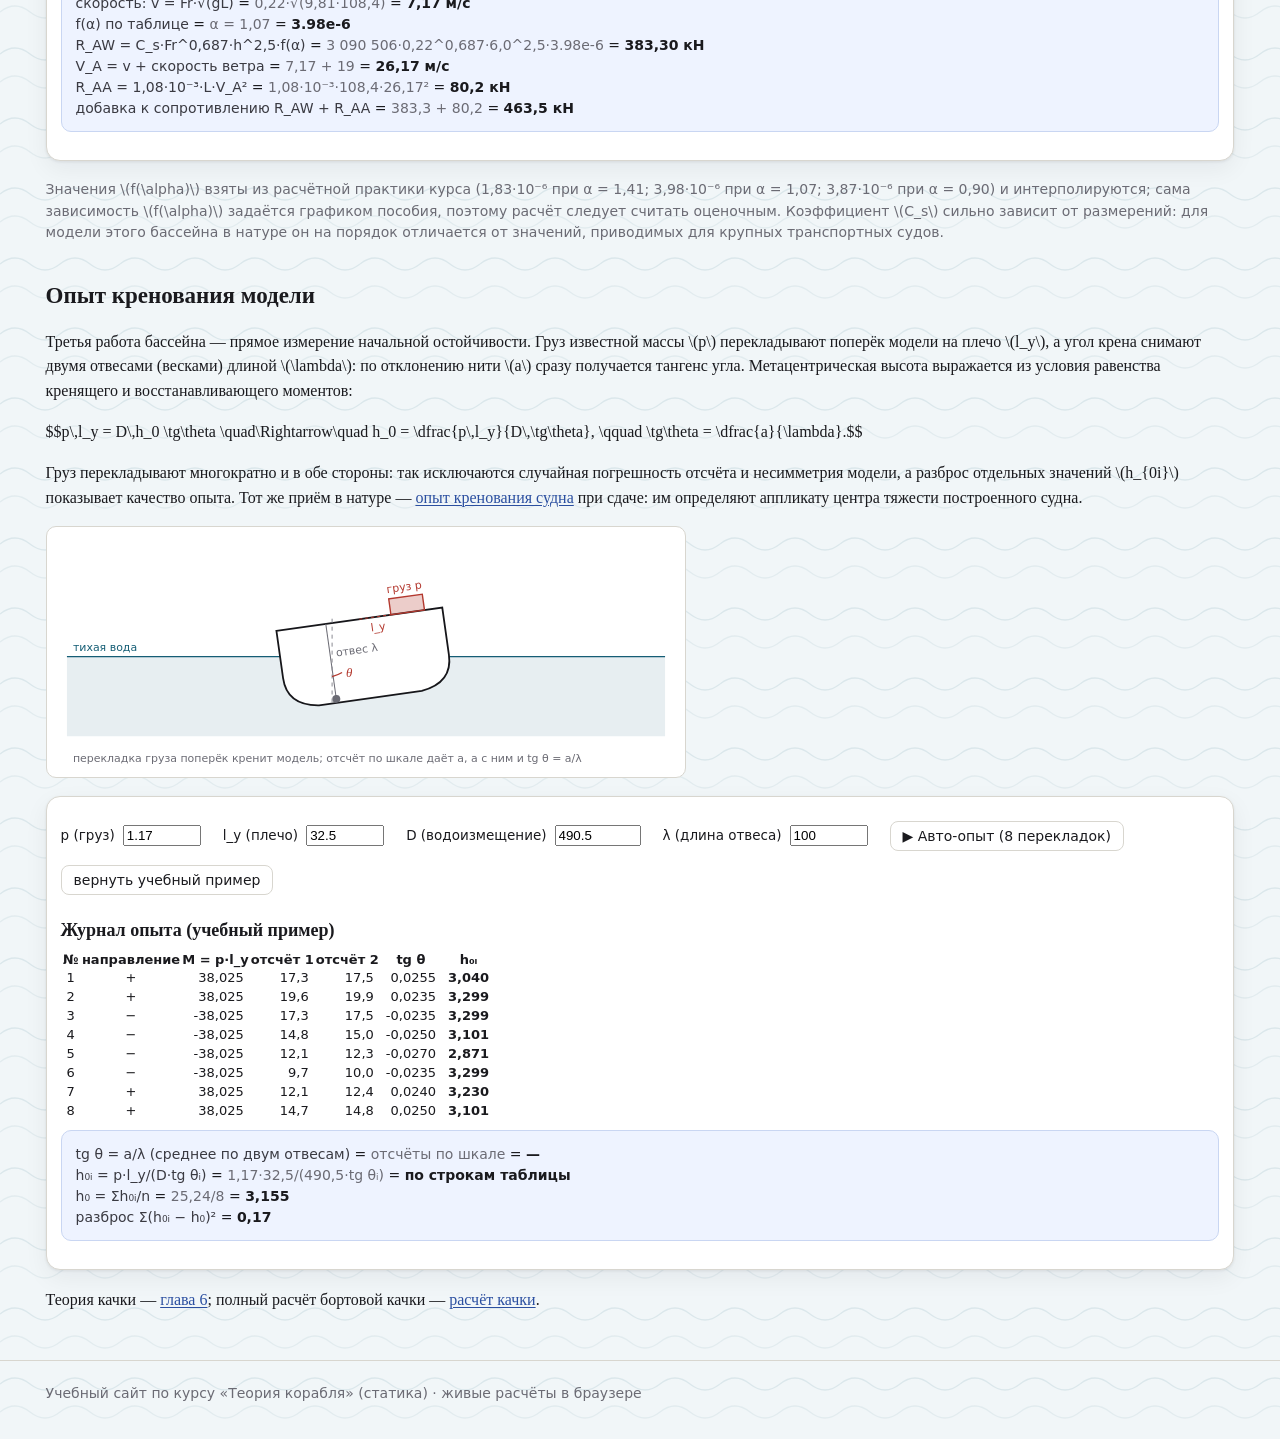
==== commit 21cdec77: "схемы: рамки подогнаны под нижние подписи (сквозная проверка кластера)" ====
--- a/site/basin.html
+++ b/site/basin.html
@@ -115,7 +115,7 @@
   </div>
 
   <h2>Буксировочные испытания с пересчётом на натуру</h2>
-  <svg viewBox="0 0 640 230" class="geo-board" style="max-width:640px">
+  <svg viewBox="0 0 640 232" class="geo-board" style="max-width:640px">
     <!-- рельсы -->
     <line x1="20" y1="60" x2="620" y2="60" stroke="#16161a" stroke-width="2.4"/>
     <line x1="20" y1="66" x2="620" y2="66" stroke="#16161a" stroke-width="1"/>
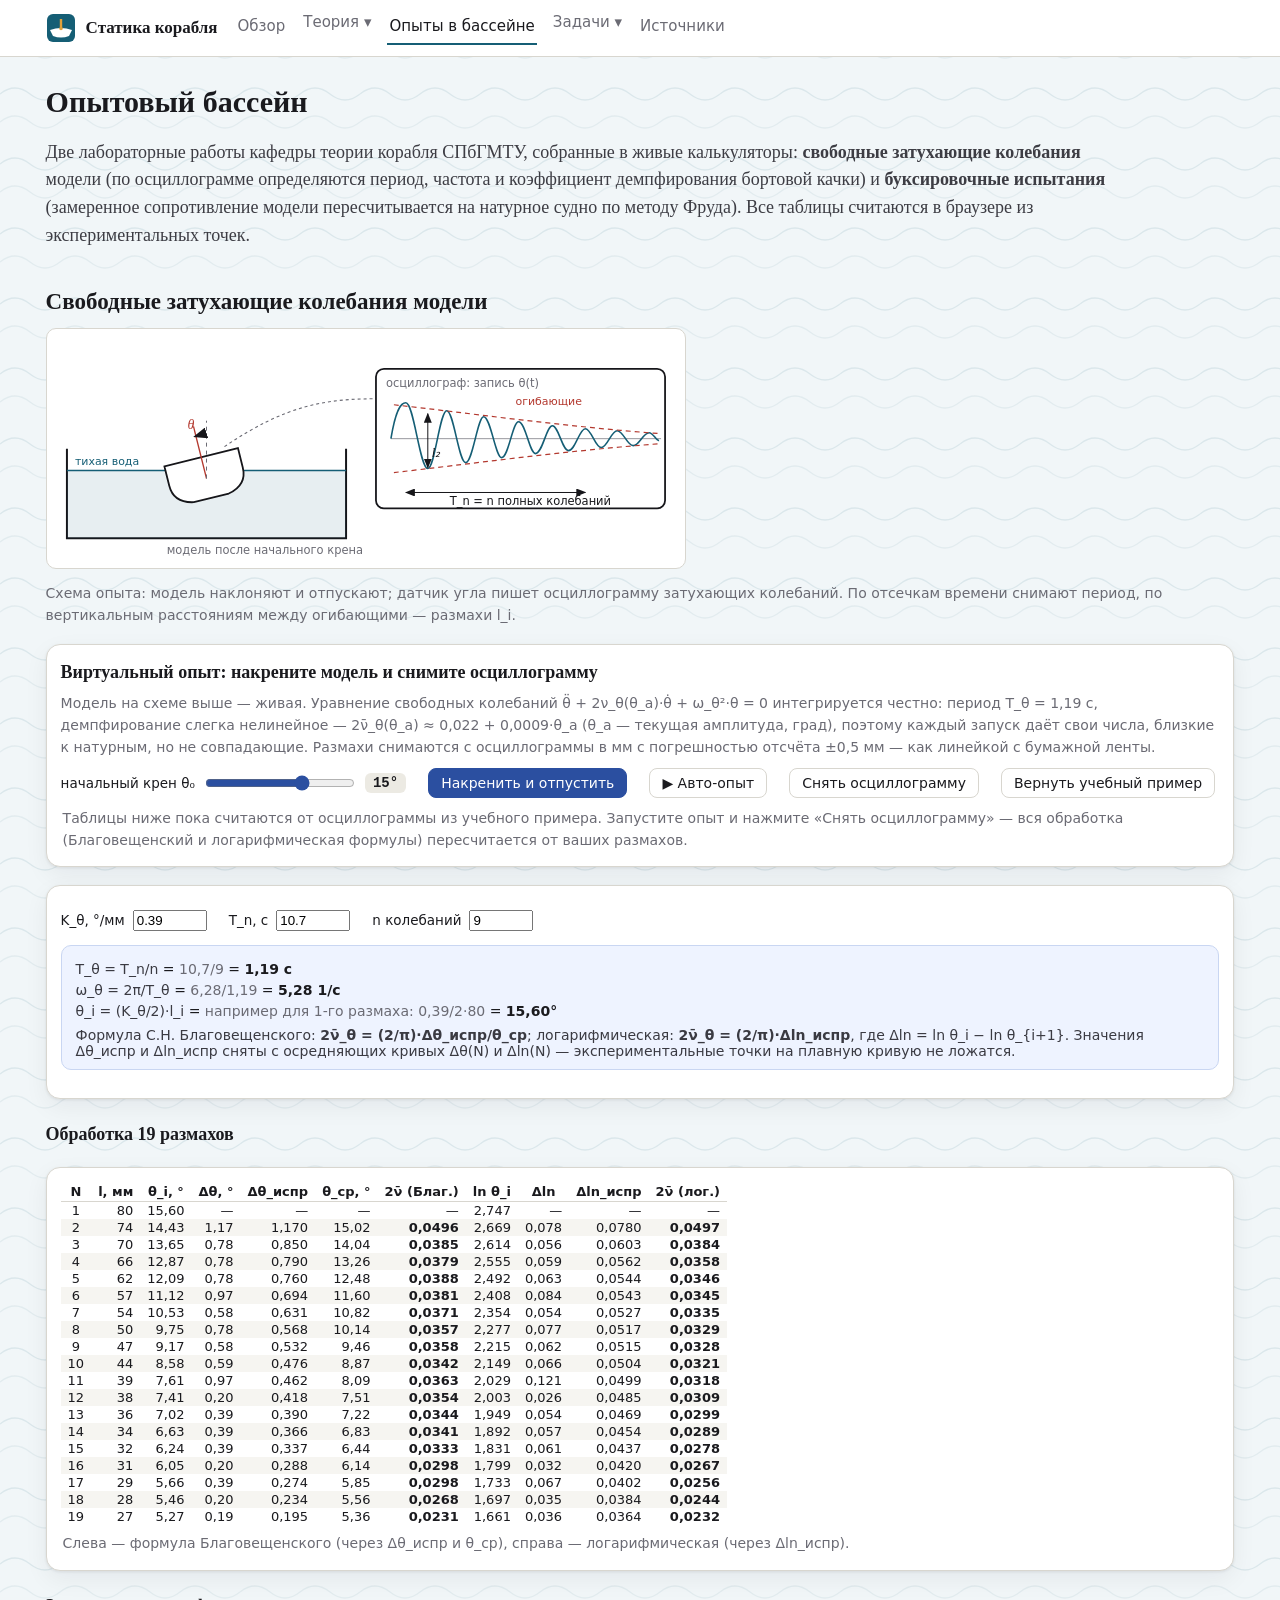
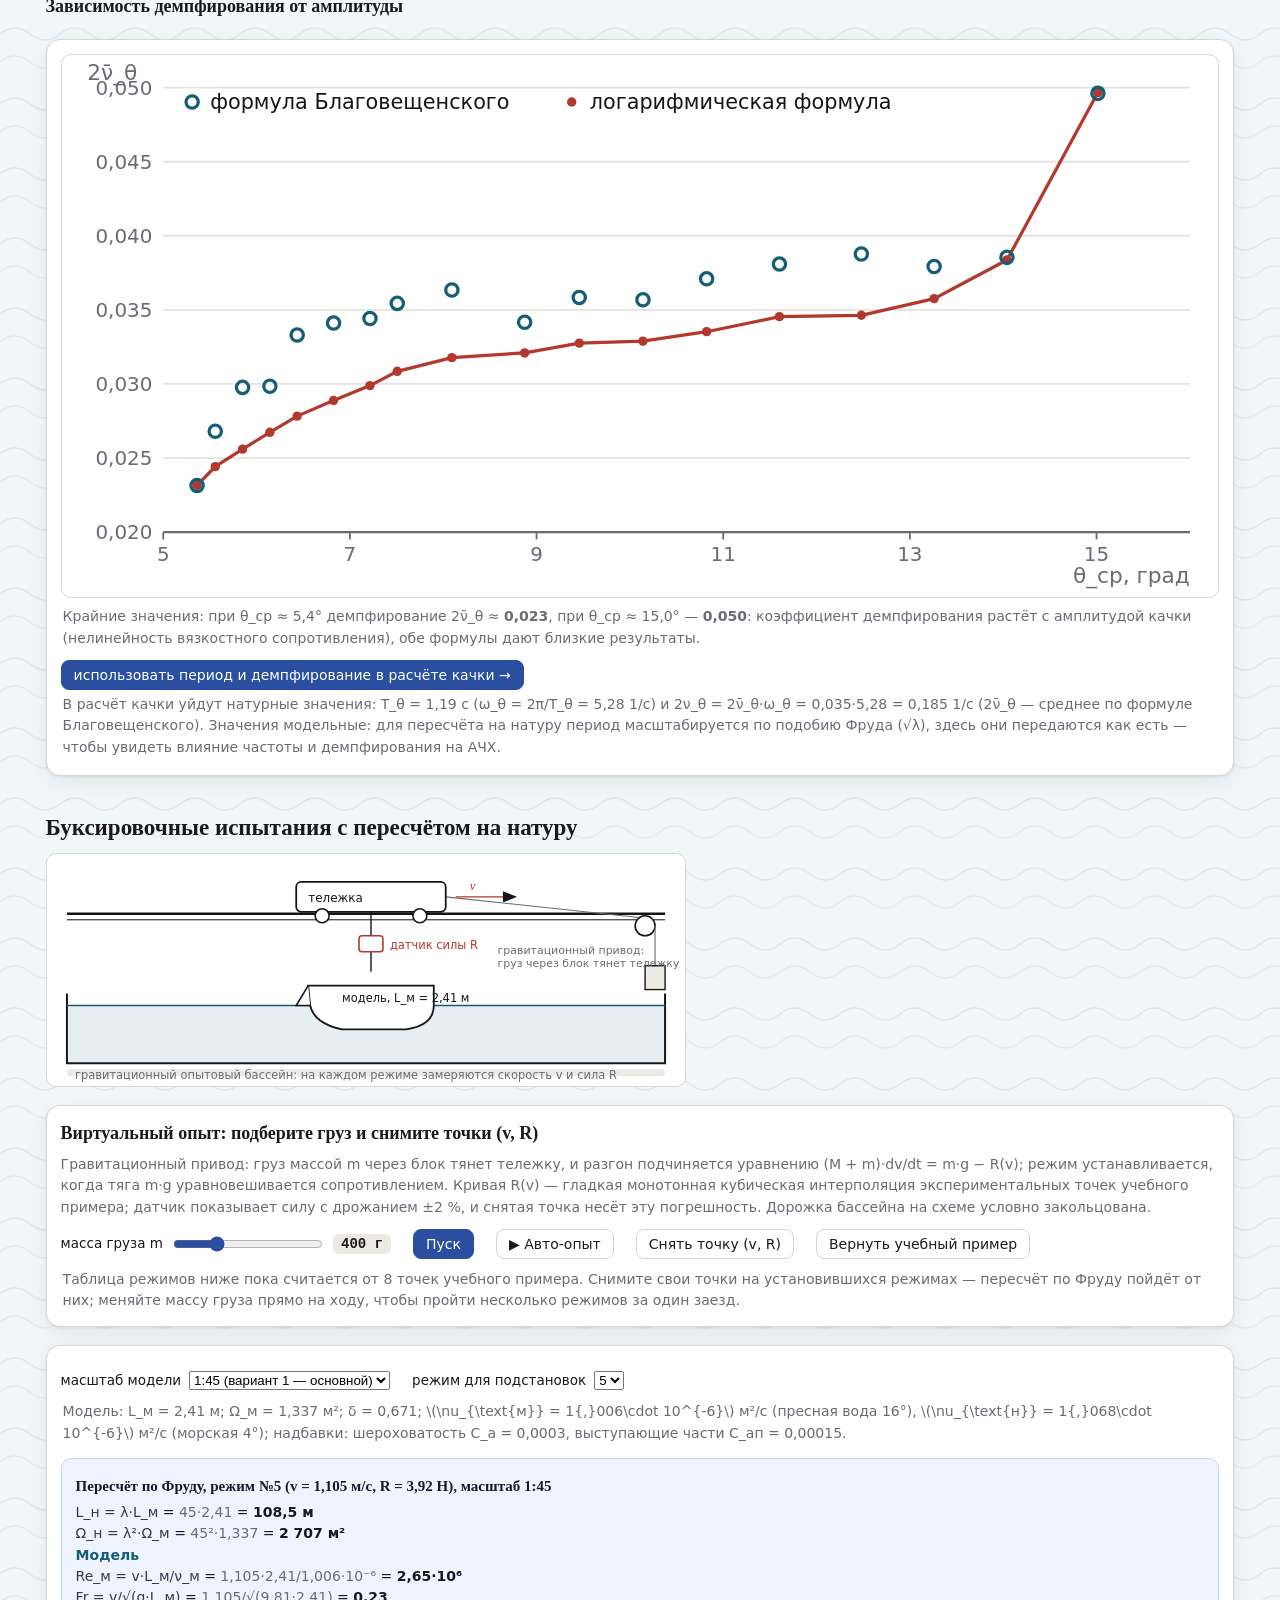
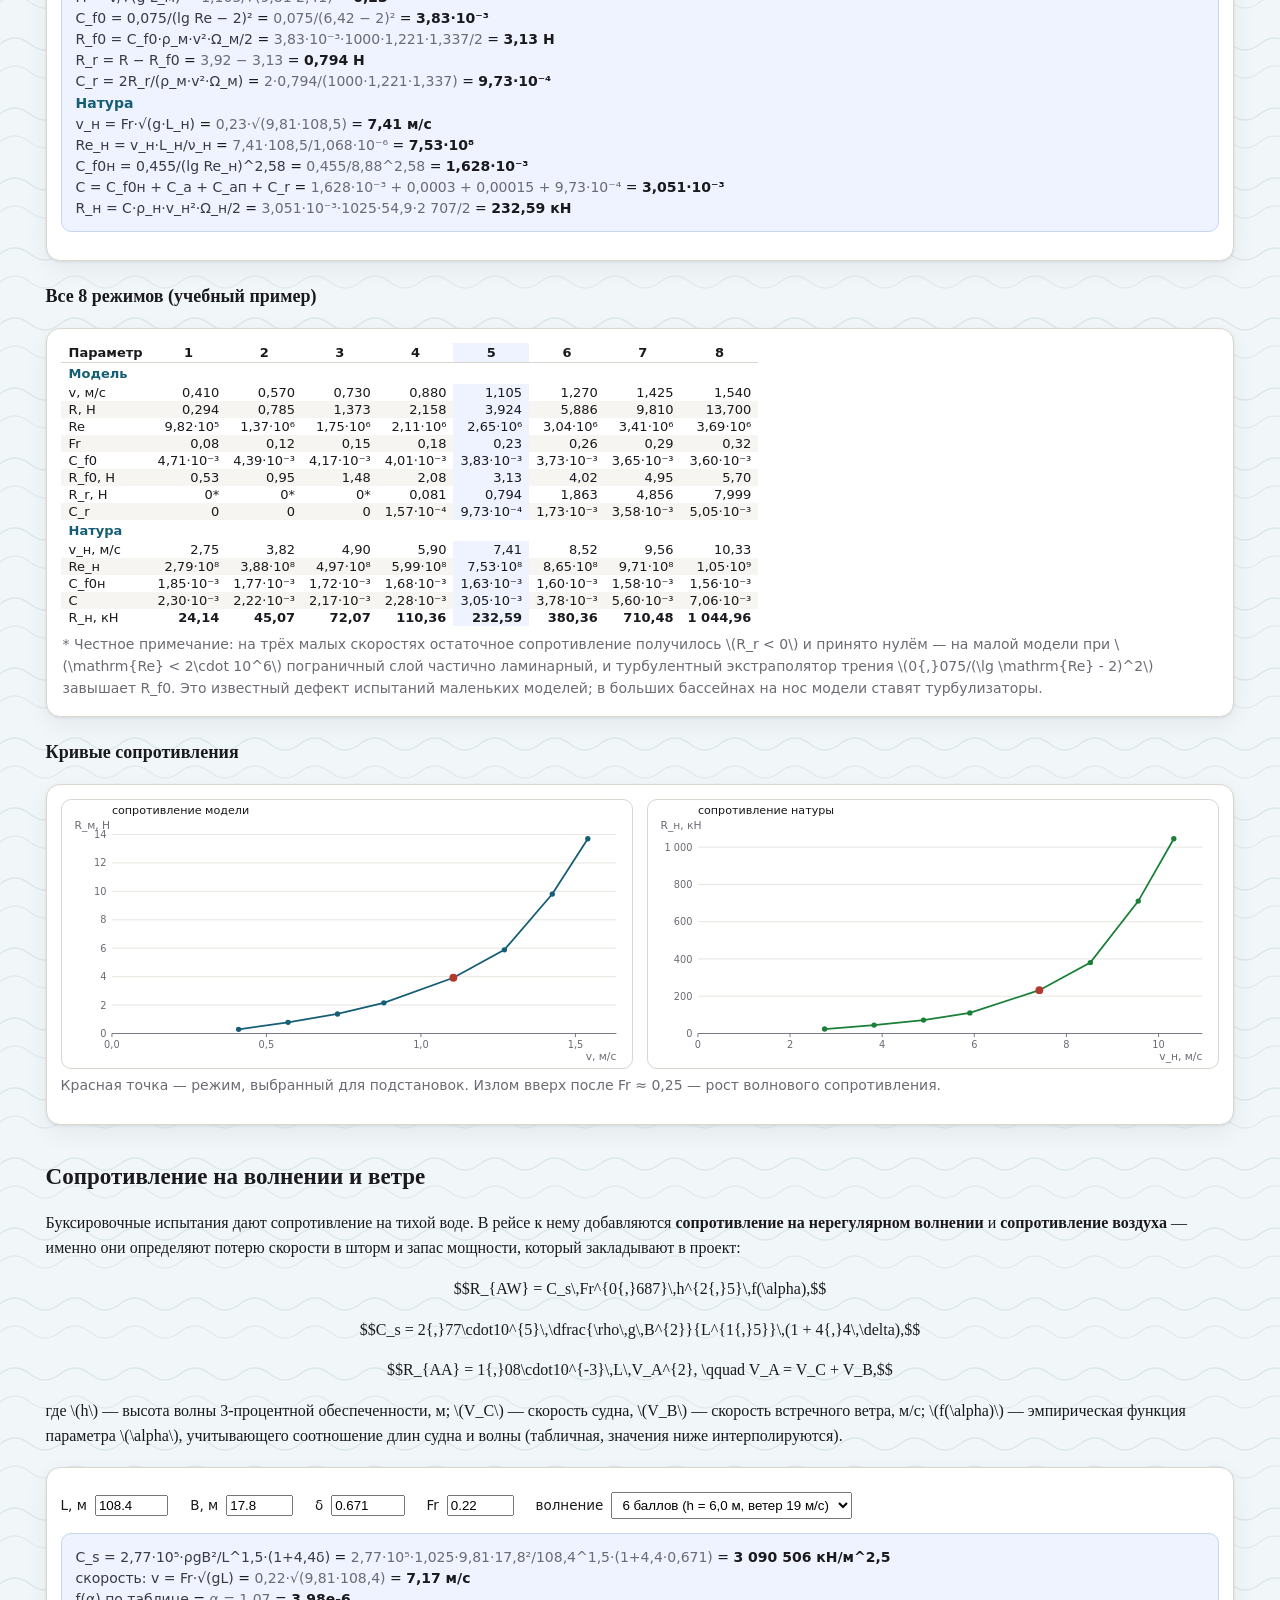
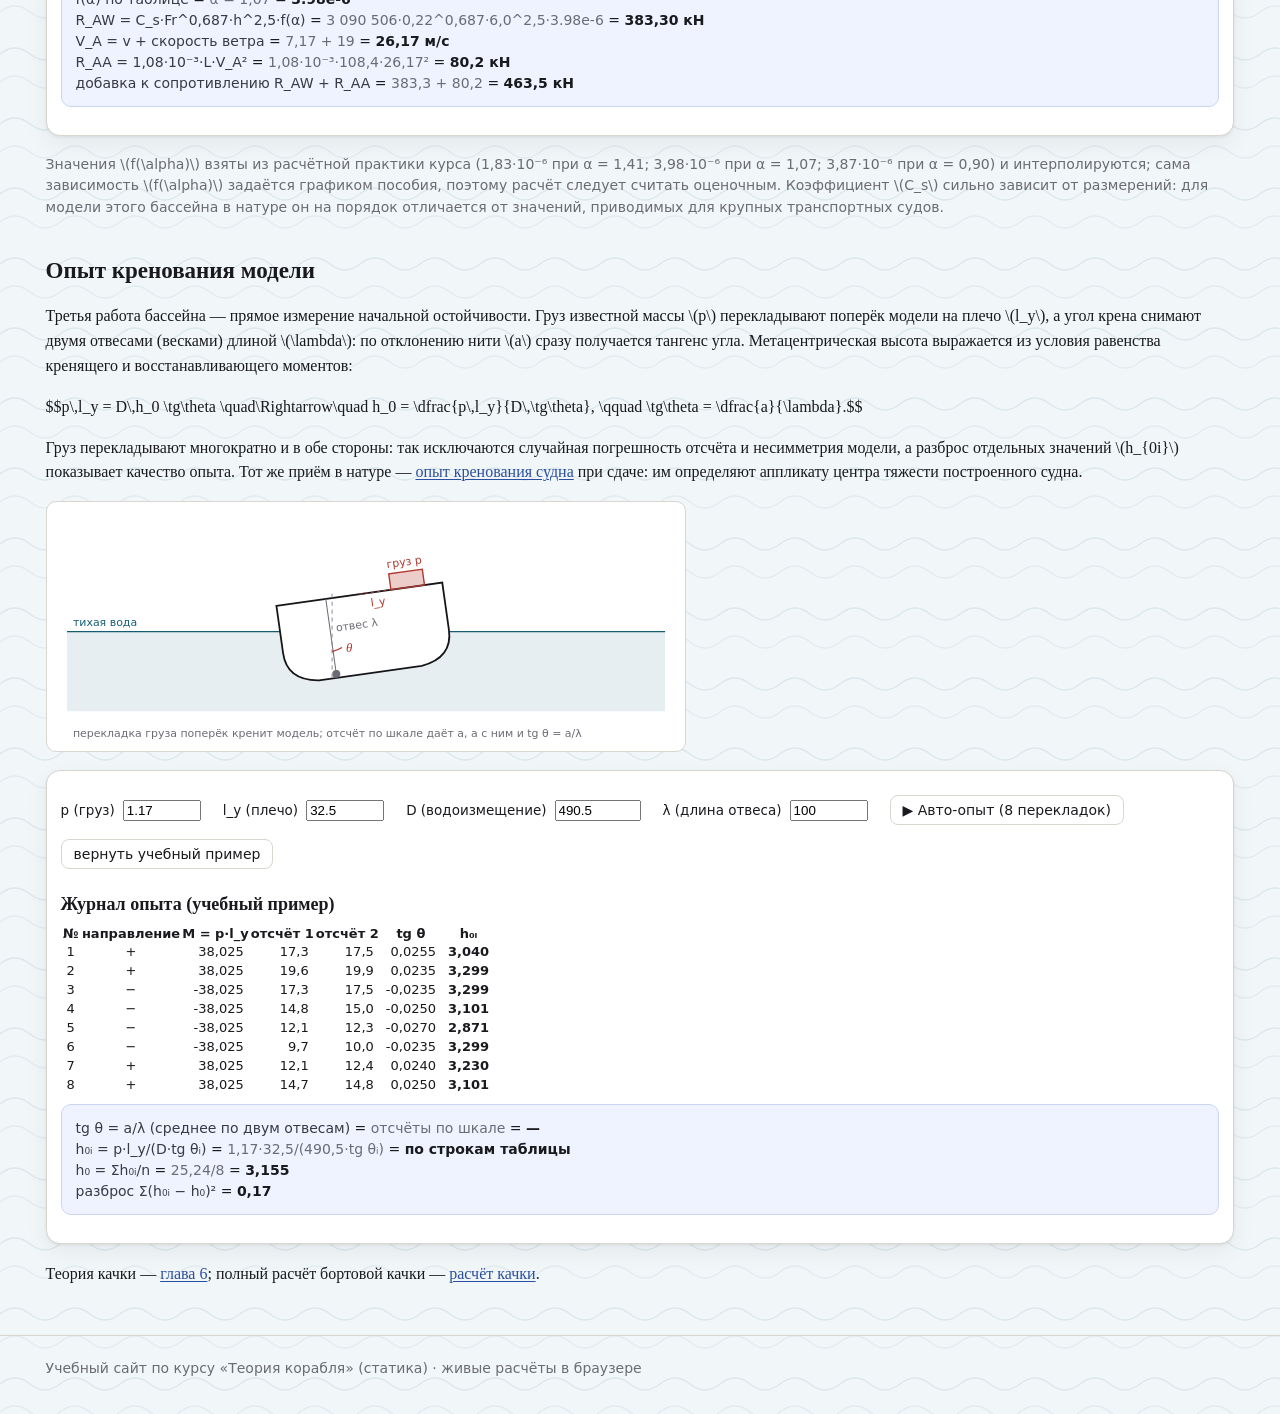
==== commit 58717cde: "шапка: кнопки сгруппированы в «Теория / Опыты / Задачи» с выпадающими списками; скрипт каркаса перен" ====
--- a/site/basin.html
+++ b/site/basin.html
@@ -8,6 +8,7 @@
 <link rel="stylesheet" href="assets/style.css">
 </head>
 <body>
+<script src="assets/site.js" data-root="./" data-page="basin"></script>
 <main class="wrap">
   <h1>Опытовый бассейн</h1>
   <p class="lead">Две лабораторные работы кафедры теории корабля СПбГМТУ,
@@ -305,7 +306,6 @@
   <p>Теория качки — <a href="t-rolling">глава 6</a>; полный расчёт бортовой
   качки — <a href="roll">расчёт качки</a>.</p>
 </main>
-<script src="assets/site.js" data-root="./" data-page="basin"></script>
 <script src="assets/basin.js"></script>
 </body>
 </html>
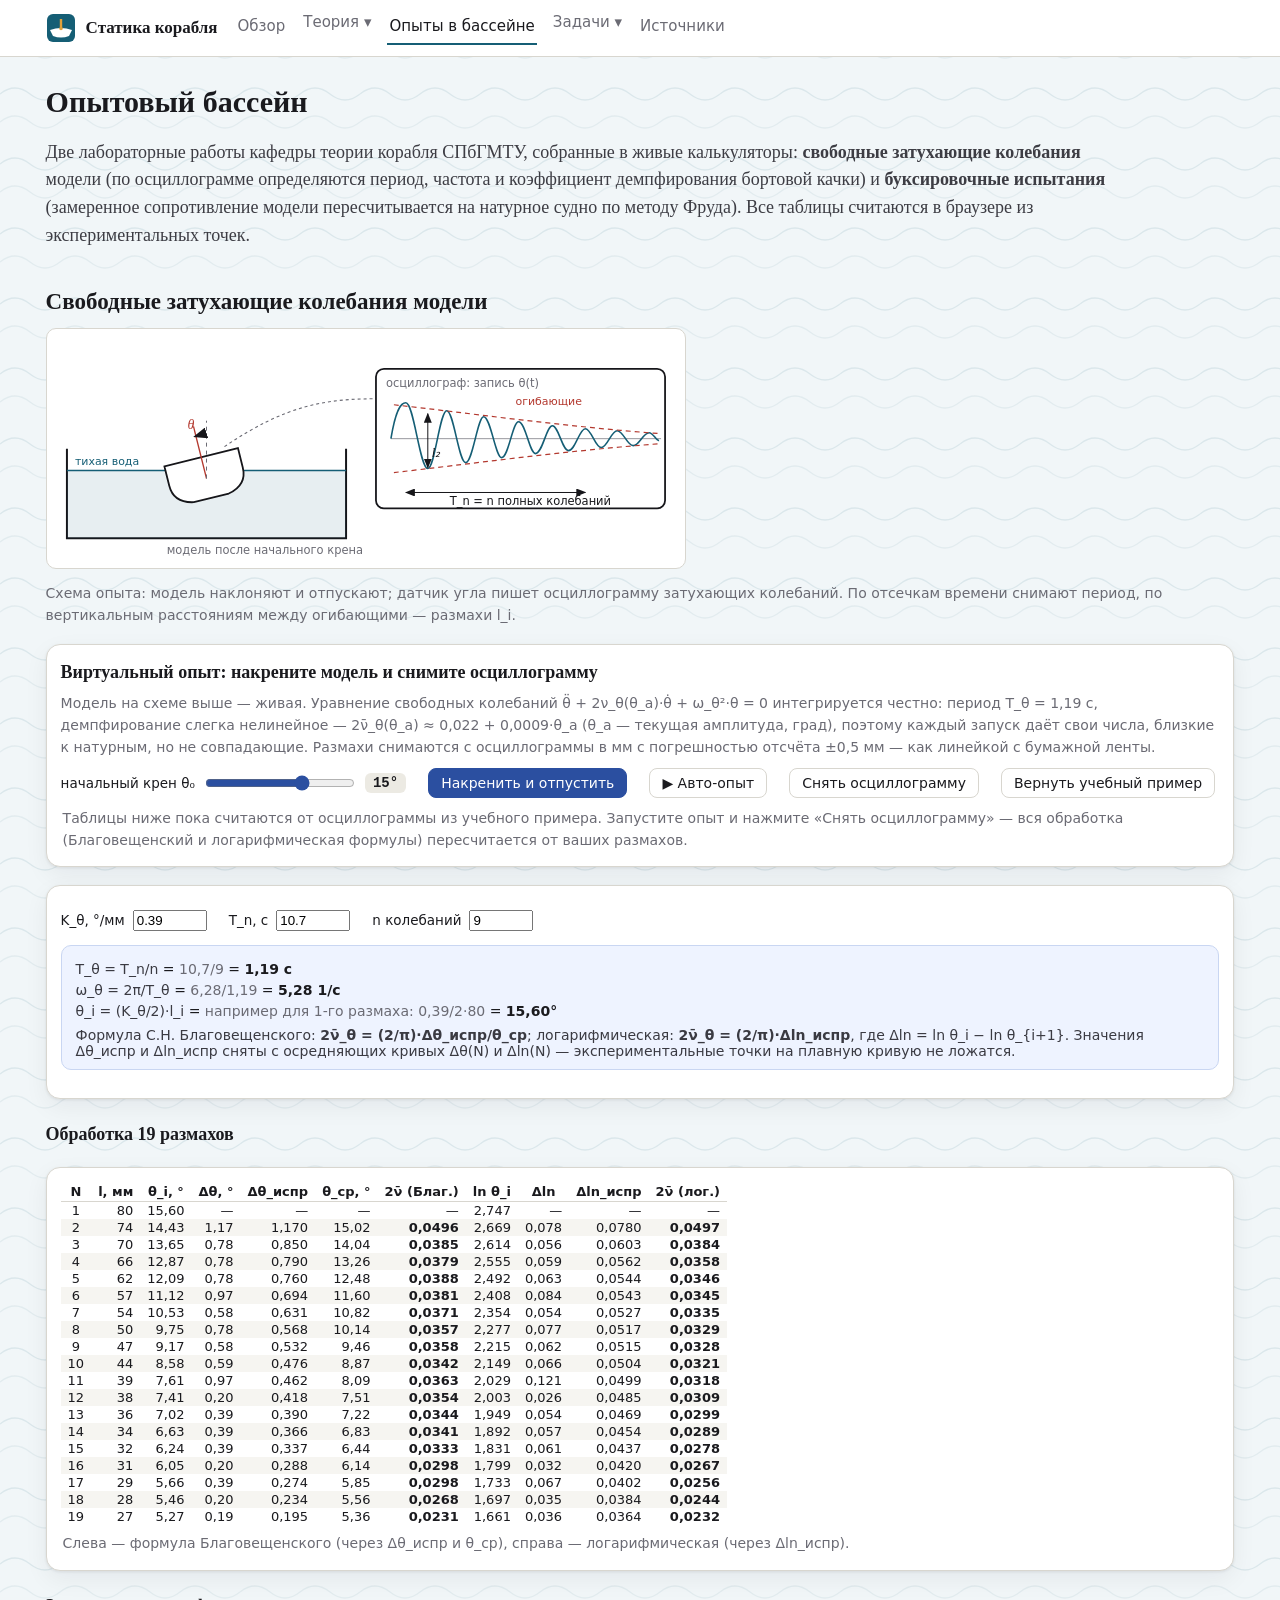
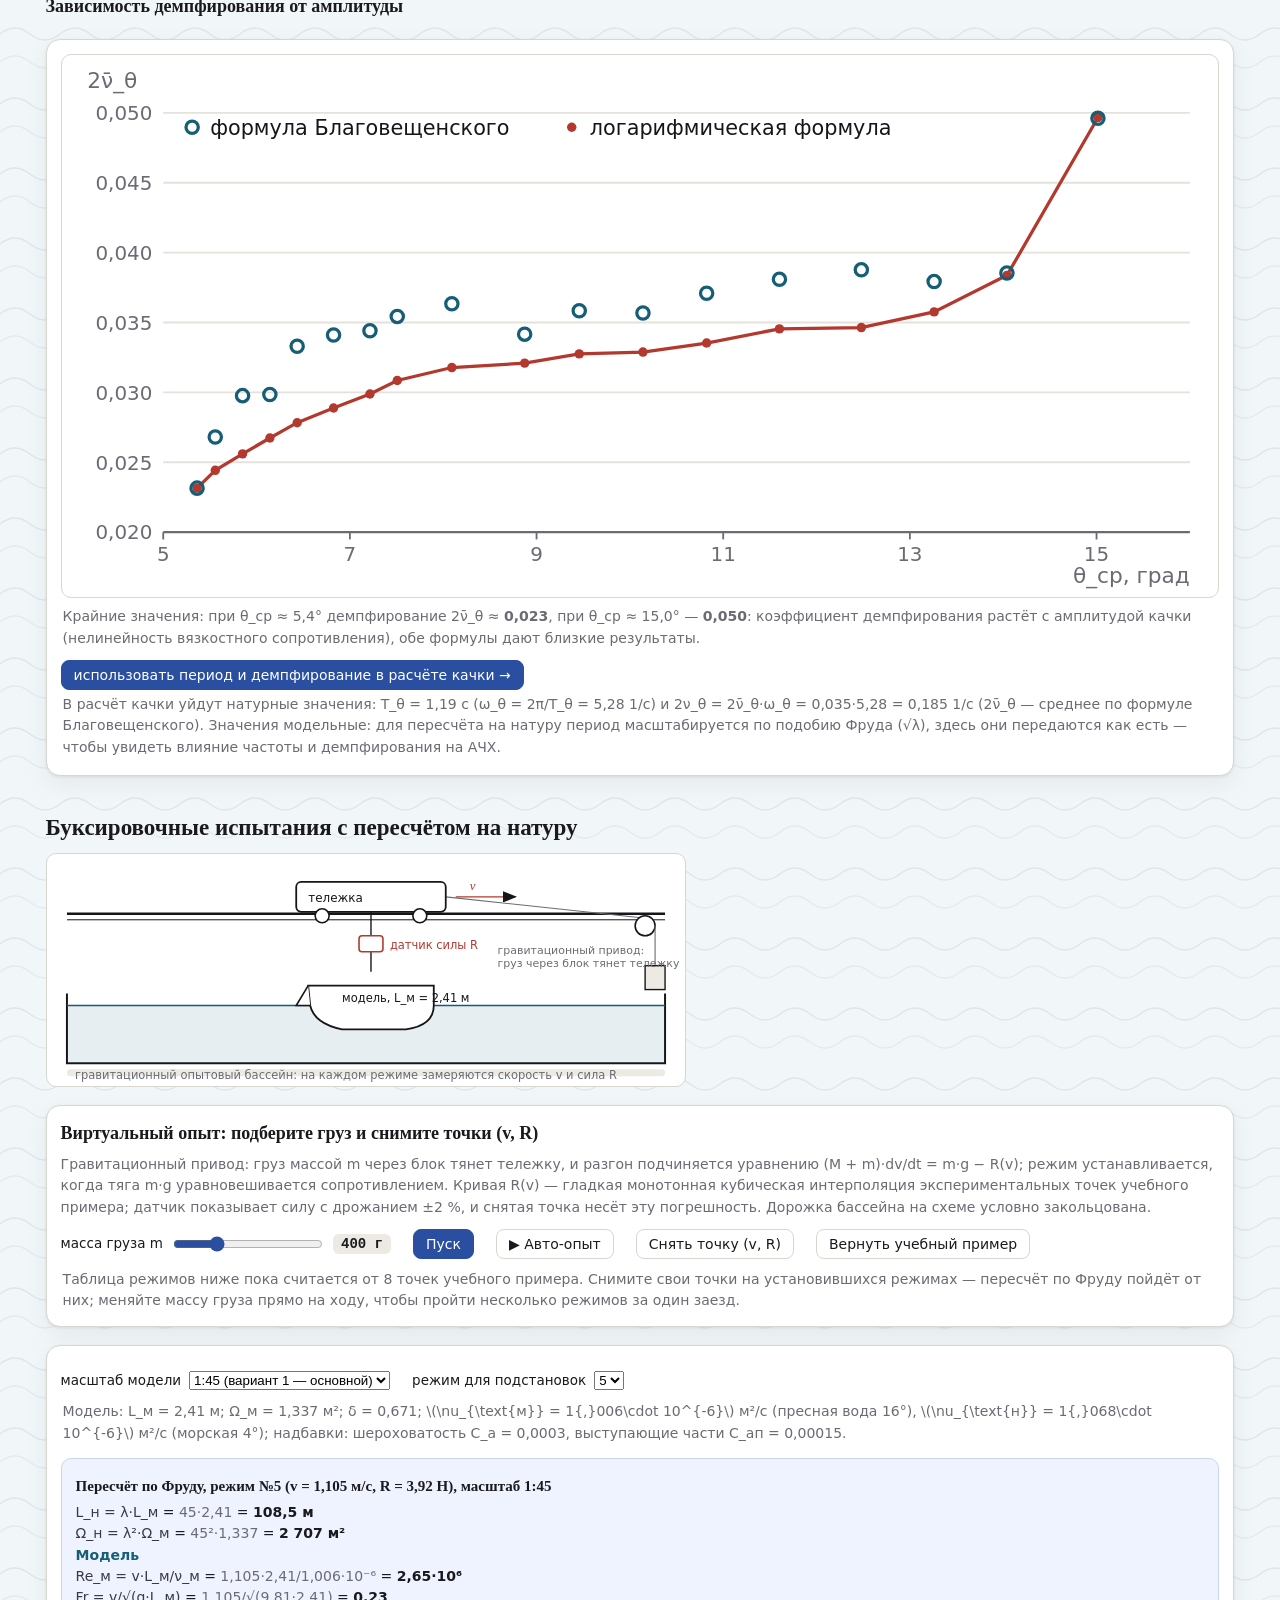
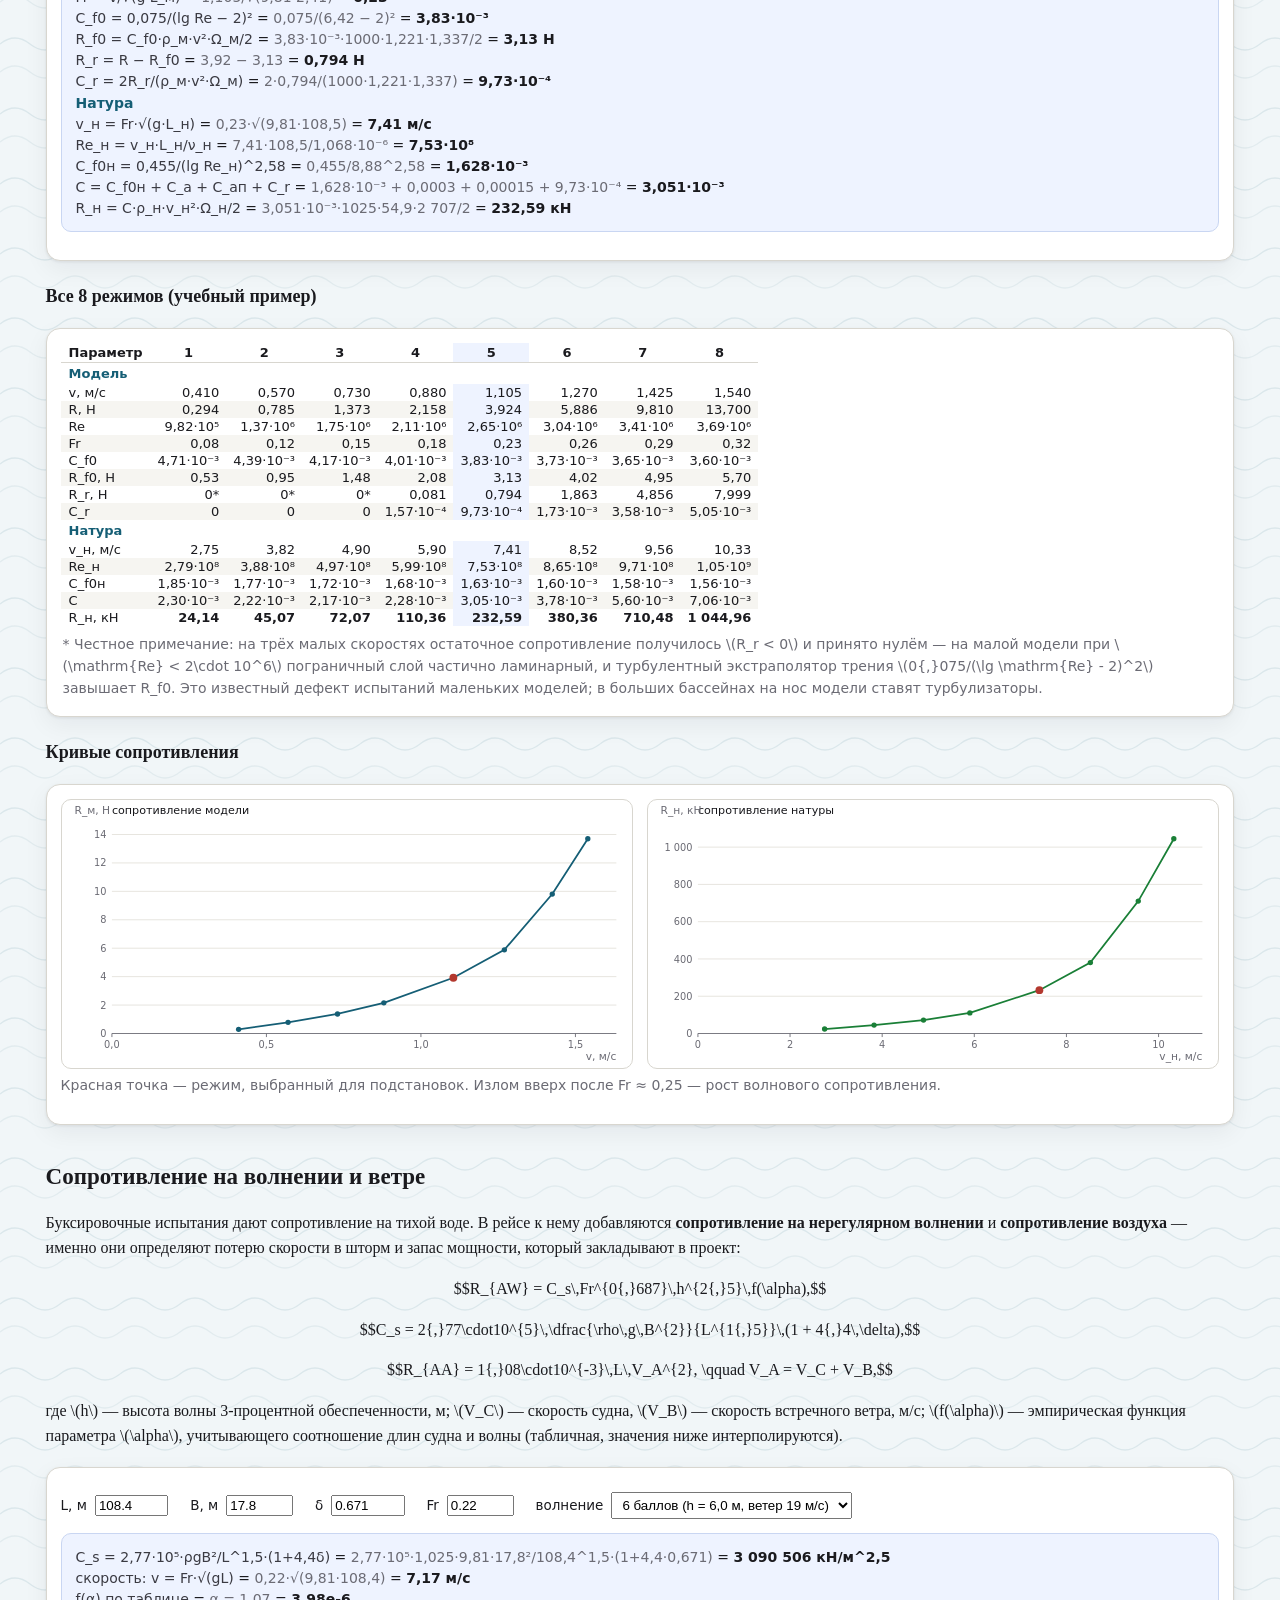
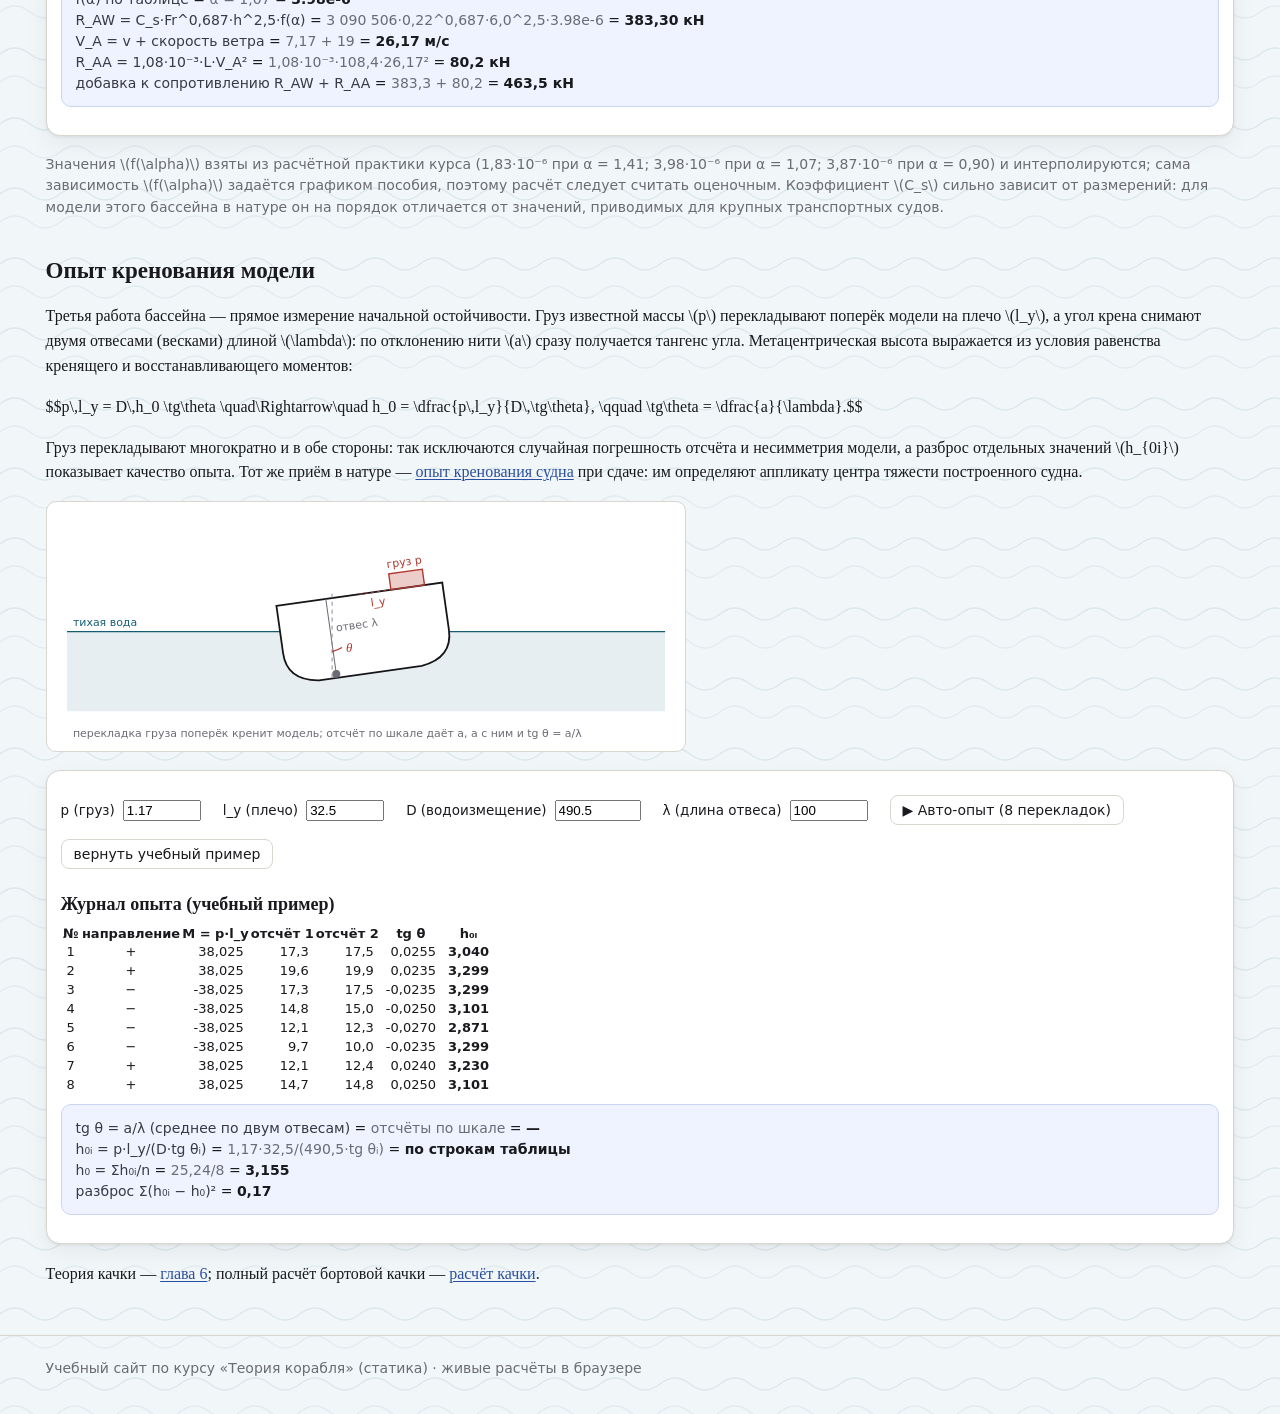
==== commit 94324a32: "каркас страниц вынесен в общий модуль shell.js, движок эпюров сведён к мастеру кластера машинерия ша" ====
--- a/site/basin.html
+++ b/site/basin.html
@@ -8,6 +8,7 @@
 <link rel="stylesheet" href="assets/style.css">
 </head>
 <body>
+<script src="assets/shell.js"></script>
 <script src="assets/site.js" data-root="./" data-page="basin"></script>
 <main class="wrap">
   <h1>Опытовый бассейн</h1>
@@ -306,6 +307,7 @@
   <p>Теория качки — <a href="t-rolling">глава 6</a>; полный расчёт бортовой
   качки — <a href="roll">расчёт качки</a>.</p>
 </main>
+<script src="assets/common.js"></script>
 <script src="assets/basin.js"></script>
 </body>
 </html>
